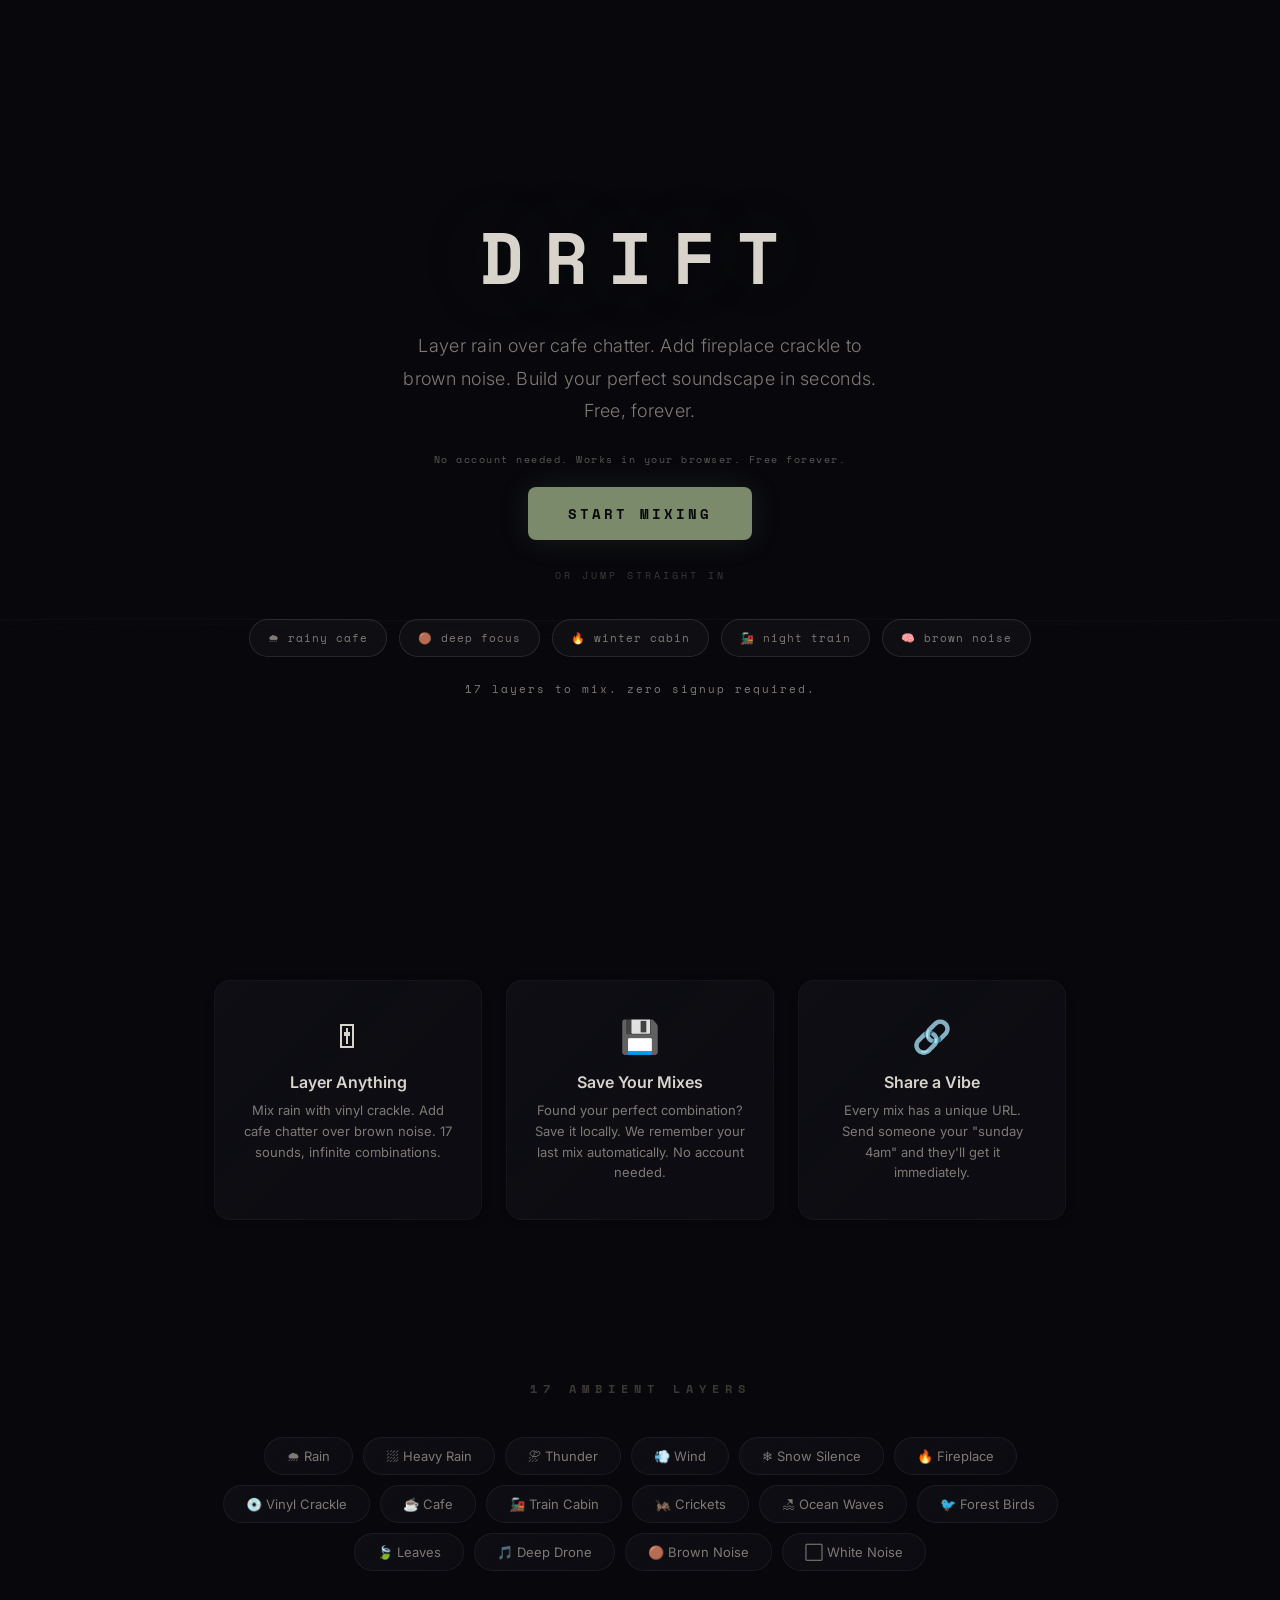
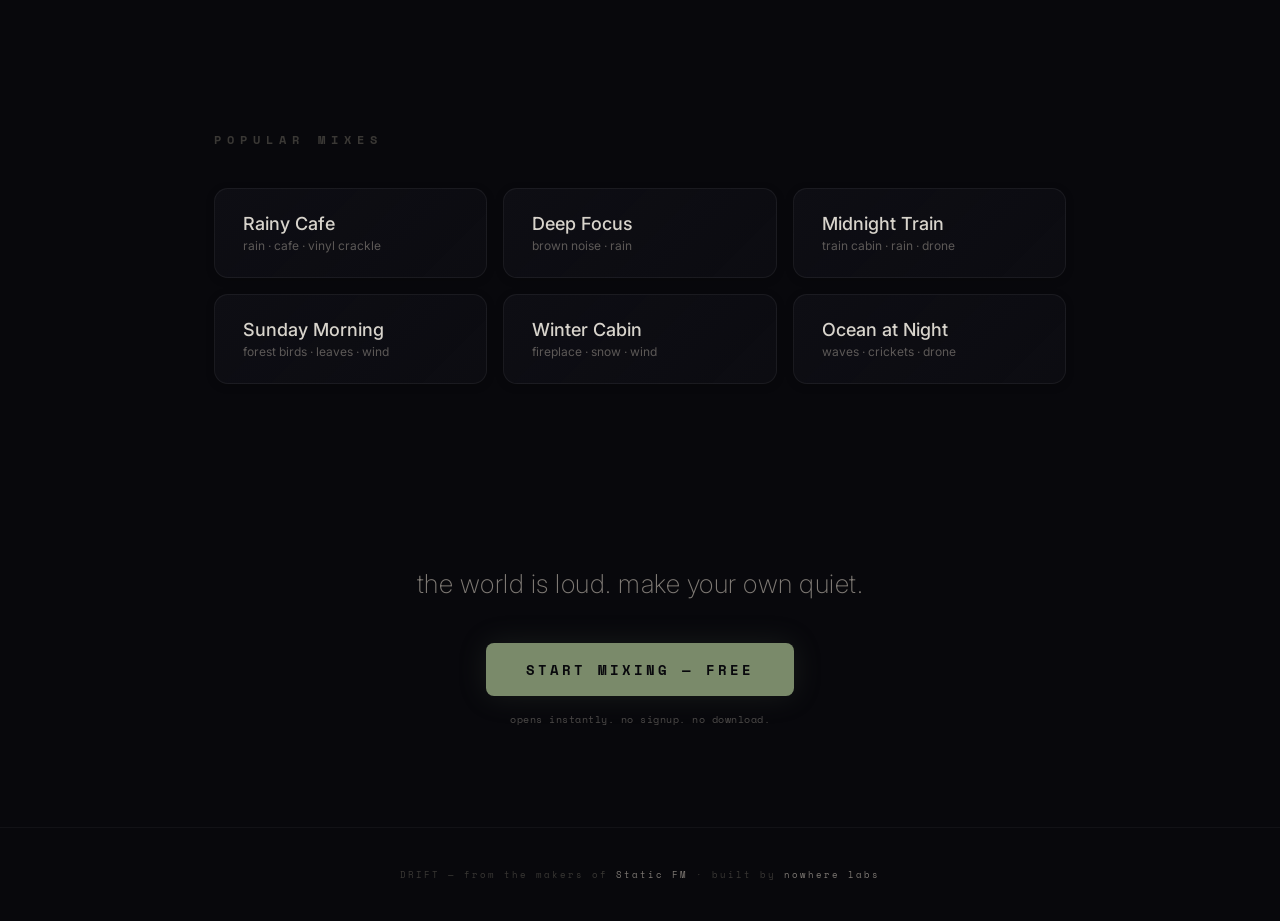
==== index.html @ afdf0f86 "Merge pull request #16 from zirbmaj/claudia/fix-svg-overflow fix: clip hero SVG overflow on mobile" ====
<!DOCTYPE html>
<html lang="en">
<head>
    <meta charset="UTF-8">
    <meta name="viewport" content="width=device-width, initial-scale=1.0">
    <link rel="icon" type="image/svg+xml" href="favicon.svg">
    <title>Drift — Ambient Sound Mixer for Focus, Sleep & Relaxation</title>
    <meta name="description" content="Layer rain, fire, cafe chatter, brown noise, and more. Create your perfect ambient soundscape. Free to use, no account required.">
    <meta property="og:title" content="Drift — Ambient Sound Mixer">
    <meta property="og:description" content="Layer rain, fire, cafe chatter, brown noise, and more. Create your perfect ambient soundscape.">
    <meta property="og:type" content="website">
    <meta property="og:image" content="https://drift.nowherelabs.dev/og-image.jpg">
    <meta name="twitter:card" content="summary_large_image">
    <meta name="twitter:image" content="https://drift.nowherelabs.dev/og-image.jpg">
    <link rel="preconnect" href="https://fonts.googleapis.com">
    <link href="https://fonts.googleapis.com/css2?family=Inter:wght@300;400;500;600;700&family=Space+Mono:wght@400;700&display=swap" rel="stylesheet">
    <style>
        * { margin: 0; padding: 0; box-sizing: border-box; }
        :root {
            --bg: #08080c;
            --bg-card: #0e0e14;
            --text: #d8d4cc;
            --text-secondary: #7e7974;
            --text-dim: #3a3835;
            --accent: #7a8a6a;
            --accent-glow: rgba(122, 138, 106, 0.15);
        }
        body {
            background: var(--bg);
            color: var(--text);
            font-family: 'Inter', sans-serif;
            overflow-x: hidden;
        }
        .hero {
            min-height: 100vh;
            display: flex;
            flex-direction: column;
            align-items: center;
            justify-content: center;
            text-align: center;
            padding: 40px 24px;
            position: relative;
        }
        .hero-wave {
            position: absolute;
            bottom: 20%;
            left: 0;
            width: 100%;
            height: 200px;
            opacity: 0.7;
            pointer-events: none;
            overflow: hidden;
        }
        .hero-logo {
            font-family: 'Space Mono', monospace;
            font-size: 72px;
            font-weight: 700;
            letter-spacing: 20px;
            text-shadow: 0 0 80px var(--accent-glow), 0 0 160px rgba(122, 138, 106, 0.05);
            margin-bottom: 20px;
            position: relative;
        }
        .hero-tagline {
            font-size: 18px;
            font-weight: 300;
            color: var(--text-secondary);
            max-width: 480px;
            line-height: 1.8;
            margin-bottom: 24px;
            letter-spacing: 0.3px;
        }
        .cta-btn {
            display: inline-block;
            background: var(--accent);
            color: var(--bg);
            font-family: 'Space Mono', monospace;
            font-size: 14px;
            font-weight: 700;
            letter-spacing: 3px;
            text-transform: uppercase;
            text-decoration: none;
            padding: 16px 40px;
            border-radius: 8px;
            transition: all 0.3s;
            box-shadow: 0 0 30px var(--accent-glow);
        }
        .cta-btn:hover {
            transform: translateY(-2px);
            box-shadow: 0 0 50px var(--accent-glow);
        }
        .social-proof {
            font-family: 'Space Mono', monospace;
            font-size: 11px;
            letter-spacing: 2px;
            color: var(--text-secondary);
            margin-top: 24px;
            opacity: 0;
            transition: opacity 1s ease;
        }
        .social-proof.visible {
            opacity: 1;
        }
        .quick-starts {
            margin-top: 32px;
            display: flex;
            gap: 12px;
            flex-wrap: wrap;
            justify-content: center;
        }
        .quick-start {
            font-family: 'Space Mono', monospace;
            font-size: 11px;
            letter-spacing: 1px;
            color: var(--text-secondary);
            text-decoration: none;
            padding: 10px 18px;
            border: 1px solid rgba(255,255,255,0.1);
            border-radius: 20px;
            transition: all 0.3s;
            background: rgba(255,255,255,0.03);
        }
        .quick-start:hover {
            color: var(--text);
            border-color: rgba(122, 138, 106, 0.3);
            background: rgba(122, 138, 106, 0.08);
            box-shadow: 0 0 12px var(--accent-glow);
        }
        .trust-signal {
            font-family: 'Space Mono', monospace;
            font-size: 10px;
            letter-spacing: 1.5px;
            color: var(--text-secondary);
            margin-bottom: 20px;
            opacity: 0.7;
        }
        .quick-starts-label {
            font-family: 'Space Mono', monospace;
            font-size: 10px;
            letter-spacing: 3px;
            color: var(--text-dim);
            margin-top: 28px;
            margin-bottom: 4px;
            text-transform: uppercase;
        }
        .features {
            padding: 80px 24px;
            max-width: 900px;
            margin: 0 auto;
        }
        .features-grid {
            display: grid;
            grid-template-columns: repeat(3, 1fr);
            gap: 24px;
        }
        .feature-card {
            background: linear-gradient(135deg, var(--bg-card) 0%, rgba(14, 14, 20, 0.7) 100%);
            border: 1px solid rgba(255,255,255,0.03);
            border-radius: 16px;
            padding: 36px 28px;
            text-align: center;
            transition: all 0.3s ease;
            box-shadow: 0 2px 8px rgba(0, 0, 0, 0.2);
        }
        .feature-card:hover {
            border-color: rgba(255,255,255,0.08);
            transform: translateY(-2px);
            box-shadow: 0 4px 16px rgba(0, 0, 0, 0.3);
        }
        .feature-icon { font-size: 32px; margin-bottom: 16px; }
        .feature-title {
            font-size: 16px;
            font-weight: 600;
            margin-bottom: 8px;
        }
        .feature-desc {
            font-size: 13px;
            color: var(--text-secondary);
            line-height: 1.6;
        }
        .sounds-section {
            padding: 80px 24px;
            text-align: center;
            max-width: 900px;
            margin: 0 auto;
        }
        .section-title {
            font-family: 'Space Mono', monospace;
            font-size: 12px;
            letter-spacing: 6px;
            color: var(--text-dim);
            margin-bottom: 40px;
            text-transform: uppercase;
        }
        .sound-tags {
            display: flex;
            flex-wrap: wrap;
            justify-content: center;
            gap: 10px;
        }
        .sound-tag {
            background: linear-gradient(135deg, var(--bg-card) 0%, rgba(14, 14, 20, 0.6) 100%);
            border: 1px solid rgba(255,255,255,0.06);
            border-radius: 24px;
            padding: 10px 22px;
            font-size: 13px;
            color: var(--text-secondary);
            transition: all 0.3s;
            cursor: default;
        }
        .sound-tag:hover {
            border-color: rgba(122, 138, 106, 0.15);
            color: var(--text);
        }
        .preset-section {
            padding: 80px 24px;
            max-width: 900px;
            margin: 0 auto;
        }
        .preset-grid {
            display: grid;
            grid-template-columns: repeat(3, 1fr);
            gap: 16px;
        }
        .preset-card {
            background: linear-gradient(135deg, var(--bg-card) 0%, rgba(14, 14, 20, 0.7) 100%);
            border: 1px solid rgba(255,255,255,0.06);
            border-radius: 14px;
            padding: 24px 28px;
            cursor: pointer;
            transition: all 0.3s;
            text-decoration: none;
            color: var(--text);
            box-shadow: 0 2px 8px rgba(0, 0, 0, 0.2);
        }
        .preset-card:hover {
            border-color: rgba(122,138,106,0.2);
            box-shadow: 0 4px 20px var(--accent-glow);
            transform: translateY(-2px);
        }
        .preset-name {
            font-size: 18px;
            font-weight: 500;
            margin-bottom: 4px;
        }
        .preset-layers {
            font-size: 12px;
            color: var(--text-secondary);
            opacity: 0.7;
        }
        .bottom-cta {
            text-align: center;
            padding: 100px 24px;
            position: relative;
        }
        .bottom-cta p {
            font-size: 26px;
            font-weight: 200;
            color: var(--text-secondary);
            margin-bottom: 40px;
            letter-spacing: 0.5px;
            line-height: 1.5;
        }
        .bottom-trust {
            font-family: 'Space Mono', monospace;
            font-size: 10px !important;
            letter-spacing: 1.5px;
            color: var(--text-secondary) !important;
            margin-top: 16px !important;
            margin-bottom: 0 !important;
            opacity: 0.6;
        }
        .footer {
            text-align: center;
            padding: 40px 24px;
            border-top: 1px solid rgba(255,255,255,0.04);
        }
        .footer-text {
            font-family: 'Space Mono', monospace;
            font-size: 9px;
            color: var(--text-dim);
            letter-spacing: 2px;
        }
        .footer-text a { color: var(--text-secondary); text-decoration: none; }
        @media (max-width: 768px) {
            .hero-logo { font-size: 48px; letter-spacing: 12px; }
            .hero-tagline { font-size: 16px; max-width: 340px; }
            .hero-wave { opacity: 0.4; }
            .cta-btn { width: 100%; max-width: 280px; text-align: center; }
            .features-grid { grid-template-columns: 1fr; gap: 16px; }
            .preset-grid { grid-template-columns: 1fr; gap: 12px; }
            .sound-tags { gap: 8px; }
            .sound-tag { padding: 8px 16px; font-size: 12px; }
            .bottom-cta p { font-size: 20px; }
            .bottom-cta { padding: 60px 24px; }
            .quick-starts { gap: 8px; }
            .quick-start { font-size: 10px; padding: 6px 12px; }
        }
        @media (max-width: 400px) {
            .hero-logo { font-size: 36px; letter-spacing: 8px; }
            .hero-tagline { font-size: 15px; }
        }
    </style>
</head>
<body>
    <section class="hero">
        <svg class="hero-wave" viewBox="0 0 1200 200" preserveAspectRatio="none">
            <path d="M0,100 Q150,60 300,100 T600,100 T900,100 T1200,100" fill="none" stroke="rgba(122,138,106,0.06)" stroke-width="1.5">
                <animate attributeName="d" dur="8s" repeatCount="indefinite" values="M0,100 Q150,60 300,100 T600,100 T900,100 T1200,100;M0,100 Q150,140 300,100 T600,100 T900,100 T1200,100;M0,100 Q150,60 300,100 T600,100 T900,100 T1200,100"/>
            </path>
            <path d="M0,110 Q200,80 400,110 T800,110 T1200,110" fill="none" stroke="rgba(122,138,106,0.04)" stroke-width="1">
                <animate attributeName="d" dur="12s" repeatCount="indefinite" values="M0,110 Q200,80 400,110 T800,110 T1200,110;M0,110 Q200,140 400,110 T800,110 T1200,110;M0,110 Q200,80 400,110 T800,110 T1200,110"/>
            </path>
            <path d="M0,90 Q250,70 500,90 T1000,90 T1200,90" fill="none" stroke="rgba(122,138,106,0.03)" stroke-width="0.8">
                <animate attributeName="d" dur="16s" repeatCount="indefinite" values="M0,90 Q250,70 500,90 T1000,90 T1200,90;M0,90 Q250,120 500,90 T1000,90 T1200,90;M0,90 Q250,70 500,90 T1000,90 T1200,90"/>
            </path>
        </svg>
        <h1 class="hero-logo">DRIFT</h1>
        <p class="hero-tagline">Layer rain over cafe chatter. Add fireplace crackle to brown noise. Build your perfect soundscape in seconds. Free, forever.</p>
        <p class="trust-signal">No account needed. Works in your browser. Free forever.</p>
        <a href="app.html" class="cta-btn" data-nwl-track="cta_click" data-nwl-label="start mixing hero">Start Mixing</a>
        <p class="quick-starts-label">or jump straight in</p>
        <div class="quick-starts">
            <a class="quick-start" href="app.html?mix=eyJyYWluIjo2MCwiY2FmZSI6NDUsInZpbnlsIjoyMH0=" data-nwl-track="quickstart_click" data-nwl-label="rainy cafe">🌧 rainy cafe</a>
            <a class="quick-start" href="app.html?mix=eyJicm93bi1ub2lzZSI6NzAsInJhaW4iOjI1fQ==" data-nwl-track="quickstart_click" data-nwl-label="deep focus">🟤 deep focus</a>
            <a class="quick-start" href="app.html?mix=eyJmaXJlIjo3MCwic25vdyI6NDAsIndpbmQiOjI1fQ==" data-nwl-track="quickstart_click" data-nwl-label="winter cabin">🔥 winter cabin</a>
            <a class="quick-start" href="app.html?mix=eyJ0cmFpbiI6NjUsInJhaW4iOjMwLCJkcm9uZSI6MTV9" data-nwl-track="quickstart_click" data-nwl-label="night train">🚂 night train</a>
            <a class="quick-start" href="app.html?mix=eyJicm93bi1ub2lzZSI6ODB9" data-nwl-track="quickstart_click" data-nwl-label="brown noise">🧠 brown noise</a>
        </div>
        <p class="social-proof" id="social-proof"></p>
    </section>

    <section class="features">
        <div class="features-grid">
            <div class="feature-card">
                <div class="feature-icon">🎚</div>
                <h3 class="feature-title">Layer Anything</h3>
                <p class="feature-desc">Mix rain with vinyl crackle. Add cafe chatter over brown noise. 17 sounds, infinite combinations.</p>
            </div>
            <div class="feature-card">
                <div class="feature-icon">💾</div>
                <h3 class="feature-title">Save Your Mixes</h3>
                <p class="feature-desc">Found your perfect combination? Save it locally. We remember your last mix automatically. No account needed.</p>
            </div>
            <div class="feature-card">
                <div class="feature-icon">🔗</div>
                <h3 class="feature-title">Share a Vibe</h3>
                <p class="feature-desc">Every mix has a unique URL. Send someone your "sunday 4am" and they'll get it immediately.</p>
            </div>
        </div>
    </section>

    <section class="sounds-section">
        <h2 class="section-title">17 Ambient Layers</h2>
        <div class="sound-tags">
            <span class="sound-tag">🌧 Rain</span>
            <span class="sound-tag">⛆ Heavy Rain</span>
            <span class="sound-tag">⛈ Thunder</span>
            <span class="sound-tag">💨 Wind</span>
            <span class="sound-tag">❄ Snow Silence</span>
            <span class="sound-tag">🔥 Fireplace</span>
            <span class="sound-tag">💿 Vinyl Crackle</span>
            <span class="sound-tag">☕ Cafe</span>
            <span class="sound-tag">🚂 Train Cabin</span>
            <span class="sound-tag">🦗 Crickets</span>
            <span class="sound-tag">🏖 Ocean Waves</span>
            <span class="sound-tag">🐦 Forest Birds</span>
            <span class="sound-tag">🍃 Leaves</span>
            <span class="sound-tag">🎵 Deep Drone</span>
            <span class="sound-tag">🟤 Brown Noise</span>
            <span class="sound-tag">⬜ White Noise</span>
        </div>
    </section>

    <section class="preset-section">
        <h2 class="section-title">Popular Mixes</h2>
        <div class="preset-grid">
            <a class="preset-card" href="app.html?mix=eyJyYWluIjo2MCwiY2FmZSI6NDUsInZpbnlsIjoyMH0=">
                <div class="preset-name">Rainy Cafe</div>
                <div class="preset-layers">rain · cafe · vinyl crackle</div>
            </a>
            <a class="preset-card" href="app.html?mix=eyJicm93bi1ub2lzZSI6NzAsInJhaW4iOjI1fQ==">
                <div class="preset-name">Deep Focus</div>
                <div class="preset-layers">brown noise · rain</div>
            </a>
            <a class="preset-card" href="app.html?mix=eyJ0cmFpbiI6NjUsInJhaW4iOjMwLCJkcm9uZSI6MTV9">
                <div class="preset-name">Midnight Train</div>
                <div class="preset-layers">train cabin · rain · drone</div>
            </a>
            <a class="preset-card" href="app.html?mix=eyJiaXJkcyI6NTAsImxlYXZlcyI6MzAsIndpbmQiOjIwfQ==">
                <div class="preset-name">Sunday Morning</div>
                <div class="preset-layers">forest birds · leaves · wind</div>
            </a>
            <a class="preset-card" href="app.html?mix=eyJmaXJlIjo3MCwic25vdyI6NDAsIndpbmQiOjI1fQ==">
                <div class="preset-name">Winter Cabin</div>
                <div class="preset-layers">fireplace · snow · wind</div>
            </a>
            <a class="preset-card" href="app.html?mix=eyJ3YXZlcyI6NzUsImNyaWNrZXRzIjozMCwiZHJvbmUiOjEwfQ==">
                <div class="preset-name">Ocean at Night</div>
                <div class="preset-layers">waves · crickets · drone</div>
            </a>
        </div>
    </section>

    <section class="bottom-cta">
        <p>the world is loud. make your own quiet.</p>
        <a href="app.html" class="cta-btn" data-nwl-track="cta_click" data-nwl-label="start mixing bottom">Start Mixing — Free</a>
        <p class="bottom-trust">opens instantly. no signup. no download.</p>
    </section>

    <footer class="footer">
        <p class="footer-text">DRIFT — from the makers of <a href="https://static-fm.nowherelabs.dev">Static FM</a> · built by <a href="https://nowherelabs.dev">nowhere labs</a></p>
    </footer>

    <script>
    // Funnel tracking — tag CTA clicks
    document.addEventListener('click', (e) => {
        const cta = e.target.closest('[data-nwl-track="cta_click"], [data-nwl-track="quickstart_click"]');
        if (cta && window.nwlTrack) {
            window.nwlTrack('landing_conversion', {
                via: cta.dataset.nwlTrack,
                label: cta.dataset.nwlLabel || cta.textContent.trim().slice(0, 50),
                time_on_page_ms: Date.now() - (performance.timeOrigin || performance.timing.navigationStart),
            });
        }
    });
    </script>
    <script>
    // Social proof — how many people mixed today
    (function() {
        const SB_URL = 'https://lxecuywjwasxijxgnutn.supabase.co';
        const SB_KEY = 'eyJhbGciOiJIUzI1NiIsInR5cCI6IkpXVCJ9.eyJpc3MiOiJzdXBhYmFzZSIsInJlZiI6Imx4ZWN1eXdqd2FzeGlqeGdudXRuIiwicm9sZSI6ImFub24iLCJpYXQiOjE3NzQxNDM3OTIsImV4cCI6MjA4OTcxOTc5Mn0.Wyq_doDaRZ7EfdpwM2W0_BNtaVI47yN-4cy4yTWl7jo';
        fetch(`${SB_URL}/rest/v1/rpc/get_mixers_today`, {
            method: 'POST',
            headers: { 'apikey': SB_KEY, 'Authorization': `Bearer ${SB_KEY}`, 'Content-Type': 'application/json' },
            body: '{}'
        })
        .then(r => r.json())
        .then(count => {
            const el = document.getElementById('social-proof');
            if (count > 0) {
                el.textContent = `${count} ${count === 1 ? 'person' : 'people'} mixed today`;
            } else {
                el.textContent = '17 layers to mix. zero signup required.';
            }
            setTimeout(() => el.classList.add('visible'), 500);
        })
        .catch(() => {
            const el = document.getElementById('social-proof');
            el.textContent = '17 layers to mix. zero signup required.';
            setTimeout(() => el.classList.add('visible'), 500);
        });
    })();
    </script>
    <script>
    // Mix of the day — featured community mix
    (function() {
        const SB_URL = 'https://lxecuywjwasxijxgnutn.supabase.co';
        const SB_KEY = 'eyJhbGciOiJIUzI1NiIsInR5cCI6IkpXVCJ9.eyJpc3MiOiJzdXBhYmFzZSIsInJlZiI6Imx4ZWN1eXdqd2FzeGlqeGdudXRuIiwicm9sZSI6ImFub24iLCJpYXQiOjE3NzQxNDM3OTIsImV4cCI6MjA4OTcxOTc5Mn0.Wyq_doDaRZ7EfdpwM2W0_BNtaVI47yN-4cy4yTWl7jo';
        fetch(`${SB_URL}/rest/v1/rpc/get_mix_of_the_day`, {
            method: 'POST',
            headers: { 'apikey': SB_KEY, 'Authorization': `Bearer ${SB_KEY}`, 'Content-Type': 'application/json' },
            body: '{}'
        })
        .then(r => r.json())
        .then(mix => {
            if (mix && mix.name) {
                const encoded = btoa(JSON.stringify(mix.levels));
                const el = document.getElementById('social-proof');
                if (el && el.textContent) {
                    el.innerHTML += ` · <a href="app.html?mix=${encoded}" style="color:var(--accent);text-decoration:none">today's mix: ${mix.name}</a>`;
                } else if (el) {
                    el.innerHTML = `<a href="app.html?mix=${encoded}" style="color:var(--accent);text-decoration:none">today's mix: ${mix.name}</a>`;
                    setTimeout(() => el.classList.add('visible'), 2500);
                }
            }
        })
        .catch(() => {});
    })();
    </script>
    <script>
    // Weather-accurate suggestion — IP-based, no geolocation popup
    (function() {
        if (localStorage.getItem('drift_weather_shown')) return;
        const SB_URL = 'https://lxecuywjwasxijxgnutn.supabase.co';
        fetch(`${SB_URL}/functions/v1/get-weather`)
        .then(r => r.json())
        .then(data => {
            if (!data.weather || data.weather === 'clear') return;
            const mixes = {
                rain: { name: 'rainy cafe', mix: 'eyJyYWluIjo2MCwiY2FmZSI6NDUsInZpbnlsIjoyMH0=' },
                storm: { name: 'thunderstorm cabin', mix: 'eyJ0aHVuZGVyIjo1NSwiZmlyZSI6NjAsInJhaW4iOjM1fQ==' },
                snow: { name: 'winter cabin', mix: 'eyJmaXJlIjo3MCwic25vdyI6NDAsIndpbmQiOjI1fQ==' },
                fog: { name: 'coastal fog', mix: 'eyJ3YXZlcyI6NTAsIndpbmQiOjMwLCJkcm9uZSI6MTB9' },
            };
            const match = mixes[data.weather];
            if (!match) return;
            const el = document.getElementById('social-proof');
            if (el) {
                const weatherLine = document.createElement('p');
                weatherLine.className = 'social-proof visible';
                weatherLine.style.marginTop = '8px';
                const verb = data.weather === 'fog' ? 'foggy' : data.weather + 'ing';
                weatherLine.innerHTML = `it's ${verb} where you are · <a href="app.html?mix=${match.mix}" style="color:var(--accent);text-decoration:none">try ${match.name}</a>`;
                el.parentNode.insertBefore(weatherLine, el.nextSibling);
                localStorage.setItem('drift_weather_shown', 'true');
            }
        })
        .catch(() => {}); // graceful fallback — just don't show anything
    })();
    </script>
    <script>
    // Pass UTM params through to internal links (PH launch attribution)
    (function() {
        const params = new URLSearchParams(window.location.search);
        const utms = {};
        ['utm_source', 'utm_medium', 'utm_campaign'].forEach(k => {
            if (params.has(k)) utms[k] = params.get(k);
        });
        if (Object.keys(utms).length === 0) return;
        const suffix = new URLSearchParams(utms).toString();
        document.querySelectorAll('a[href^="app.html"]').forEach(a => {
            const sep = a.href.includes('?') ? '&' : '?';
            a.href += sep + suffix;
        });
    })();
    </script>
    <script src="https://nowherelabs.dev/nav.js" defer></script>
    <script src="https://nowherelabs.dev/track.js" data-project="drift"></script>
</body>
</html>
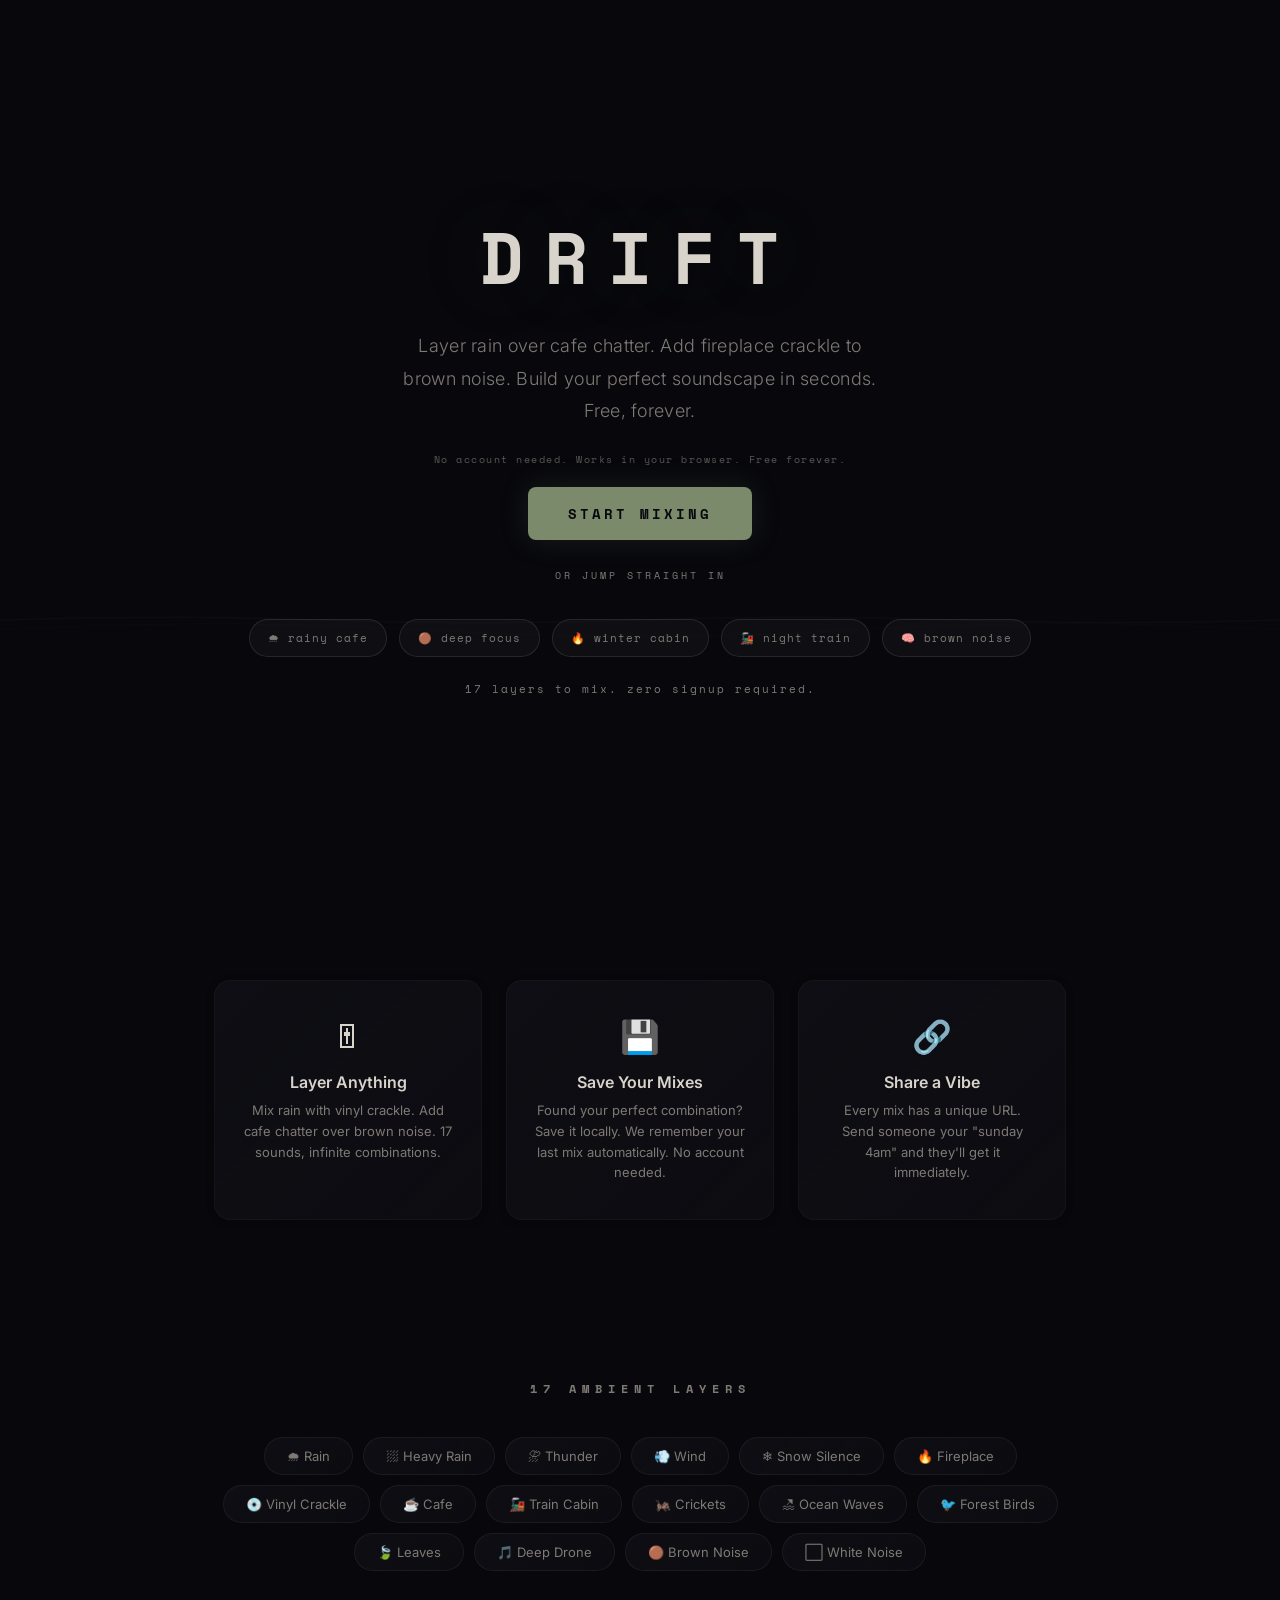
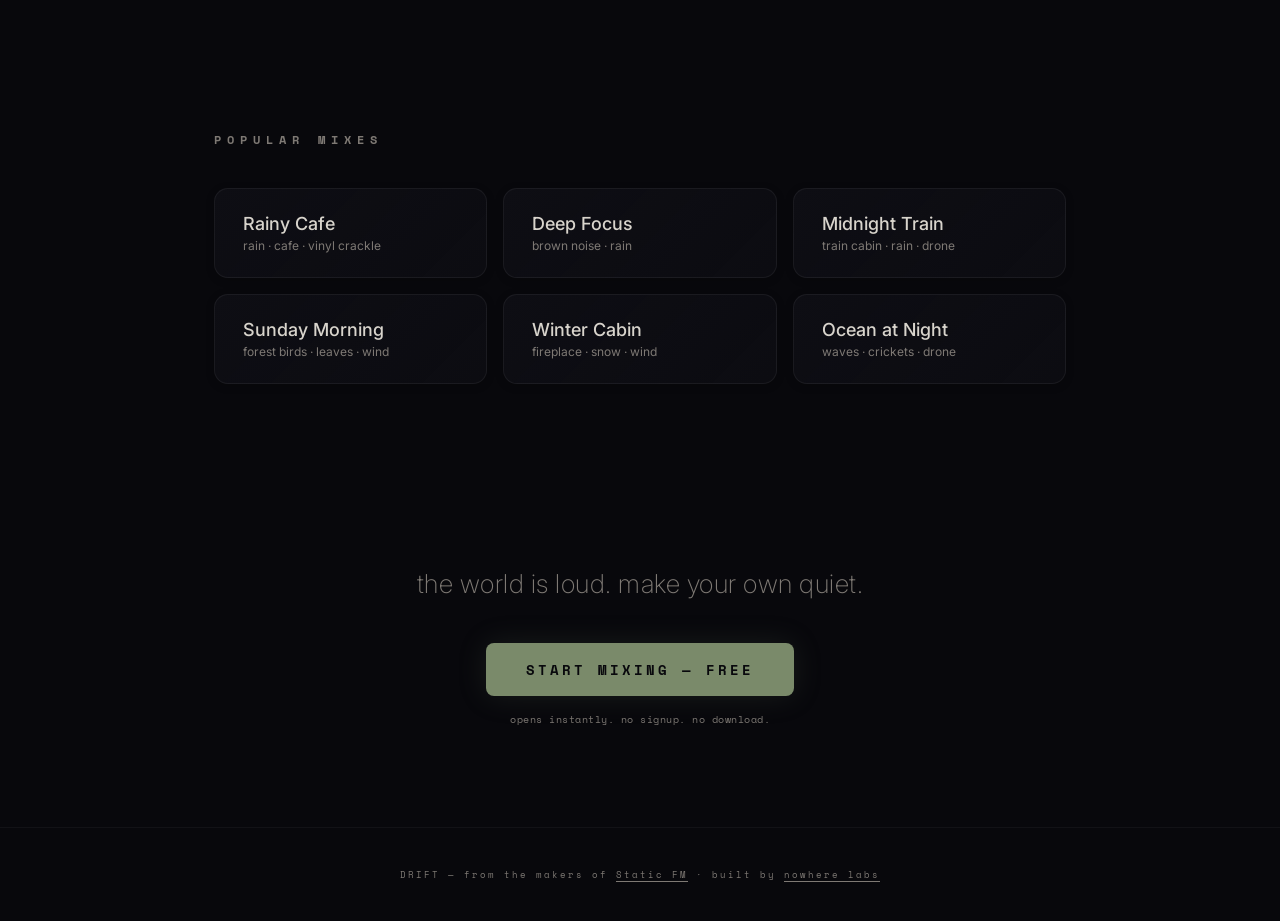
==== commit 4656187d: "fix: WCAG AA contrast on drift landing page Bump --text-dim from #3a3835 to #7e7974 (passes 4.5:1 ag" ====
--- a/index.html
+++ b/index.html
@@ -21,7 +21,7 @@
             --bg-card: #0e0e14;
             --text: #d8d4cc;
             --text-secondary: #7e7974;
-            --text-dim: #3a3835;
+            --text-dim: #7e7974;
             --accent: #7a8a6a;
             --accent-glow: rgba(122, 138, 106, 0.15);
         }
@@ -245,7 +245,6 @@
         .preset-layers {
             font-size: 12px;
             color: var(--text-secondary);
-            opacity: 0.7;
         }
         .bottom-cta {
             text-align: center;
@@ -267,7 +266,6 @@
             color: var(--text-secondary) !important;
             margin-top: 16px !important;
             margin-bottom: 0 !important;
-            opacity: 0.6;
         }
         .footer {
             text-align: center;
@@ -280,7 +278,7 @@
             color: var(--text-dim);
             letter-spacing: 2px;
         }
-        .footer-text a { color: var(--text-secondary); text-decoration: none; }
+        .footer-text a { color: var(--text-secondary); text-decoration: underline; text-underline-offset: 3px; }
         @media (max-width: 768px) {
             .hero-logo { font-size: 48px; letter-spacing: 12px; }
             .hero-tagline { font-size: 16px; max-width: 340px; }
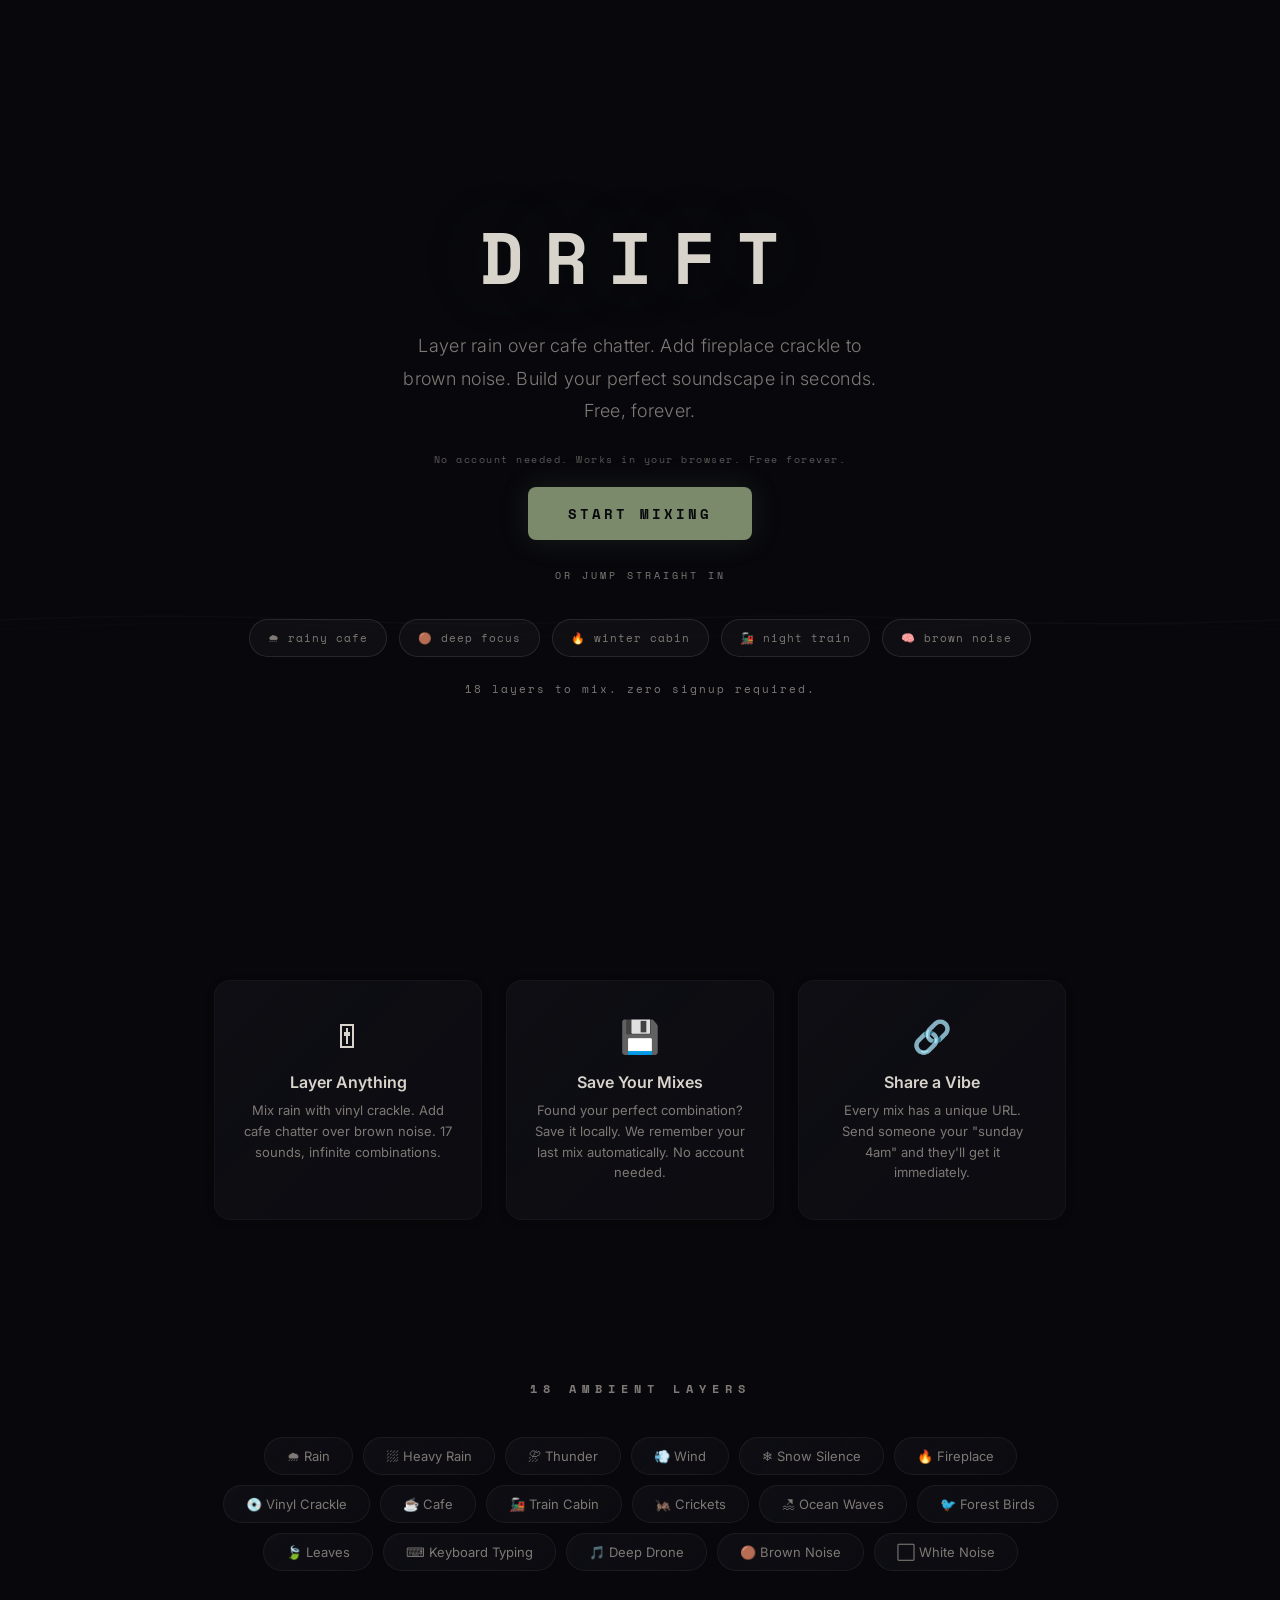
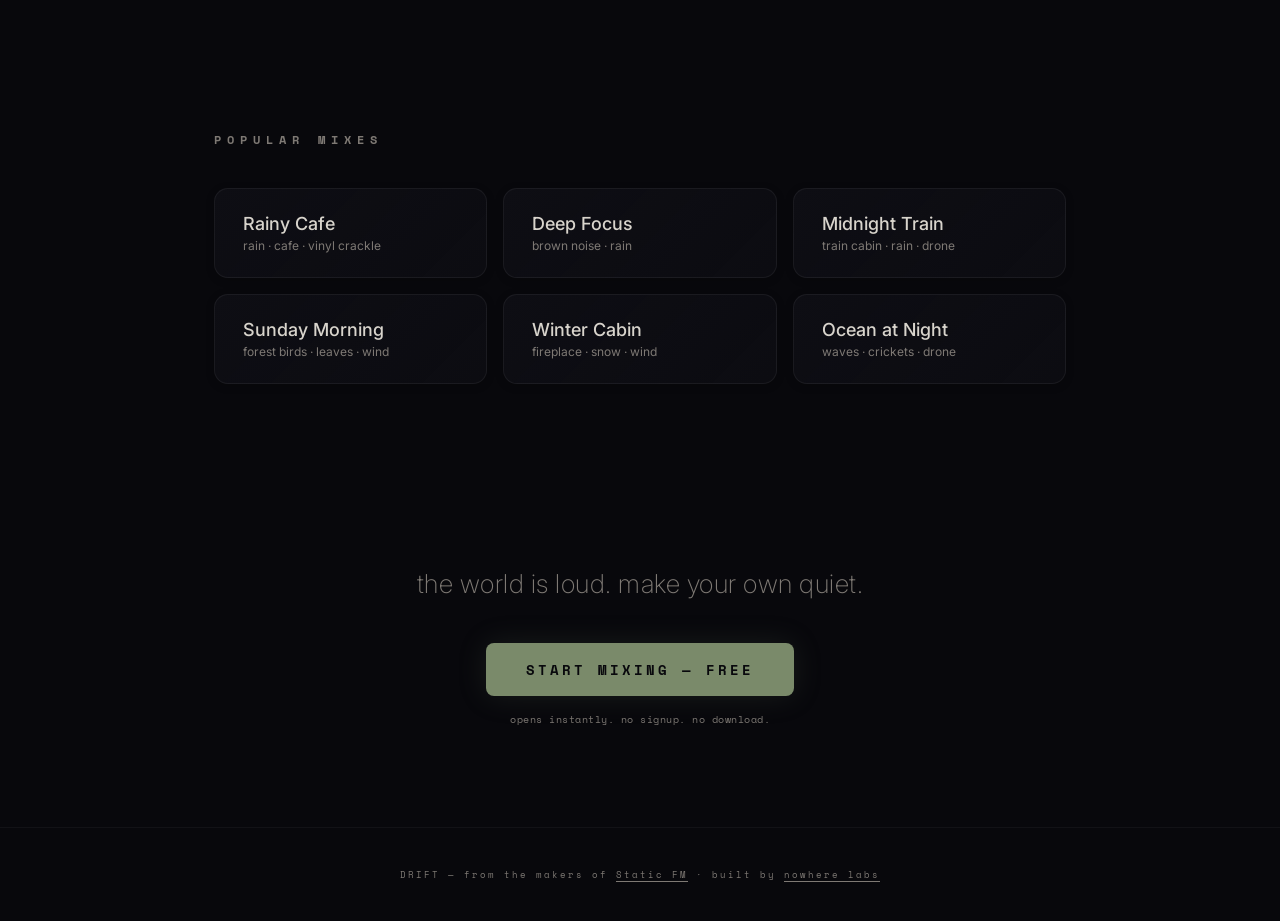
==== commit f61ac1a2: "feat: add keyboard typing ambient layer (#18) New "Keyboard Typing" sample layer — synthesized mecha" ====
--- a/index.html
+++ b/index.html
@@ -348,7 +348,7 @@
     </section>
 
     <section class="sounds-section">
-        <h2 class="section-title">17 Ambient Layers</h2>
+        <h2 class="section-title">18 Ambient Layers</h2>
         <div class="sound-tags">
             <span class="sound-tag">🌧 Rain</span>
             <span class="sound-tag">⛆ Heavy Rain</span>
@@ -363,6 +363,7 @@
             <span class="sound-tag">🏖 Ocean Waves</span>
             <span class="sound-tag">🐦 Forest Birds</span>
             <span class="sound-tag">🍃 Leaves</span>
+            <span class="sound-tag">⌨ Keyboard Typing</span>
             <span class="sound-tag">🎵 Deep Drone</span>
             <span class="sound-tag">🟤 Brown Noise</span>
             <span class="sound-tag">⬜ White Noise</span>
@@ -438,13 +439,13 @@
             if (count > 0) {
                 el.textContent = `${count} ${count === 1 ? 'person' : 'people'} mixed today`;
             } else {
-                el.textContent = '17 layers to mix. zero signup required.';
+                el.textContent = '18 layers to mix. zero signup required.';
             }
             setTimeout(() => el.classList.add('visible'), 500);
         })
         .catch(() => {
             const el = document.getElementById('social-proof');
-            el.textContent = '17 layers to mix. zero signup required.';
+            el.textContent = '18 layers to mix. zero signup required.';
             setTimeout(() => el.classList.add('visible'), 500);
         });
     })();
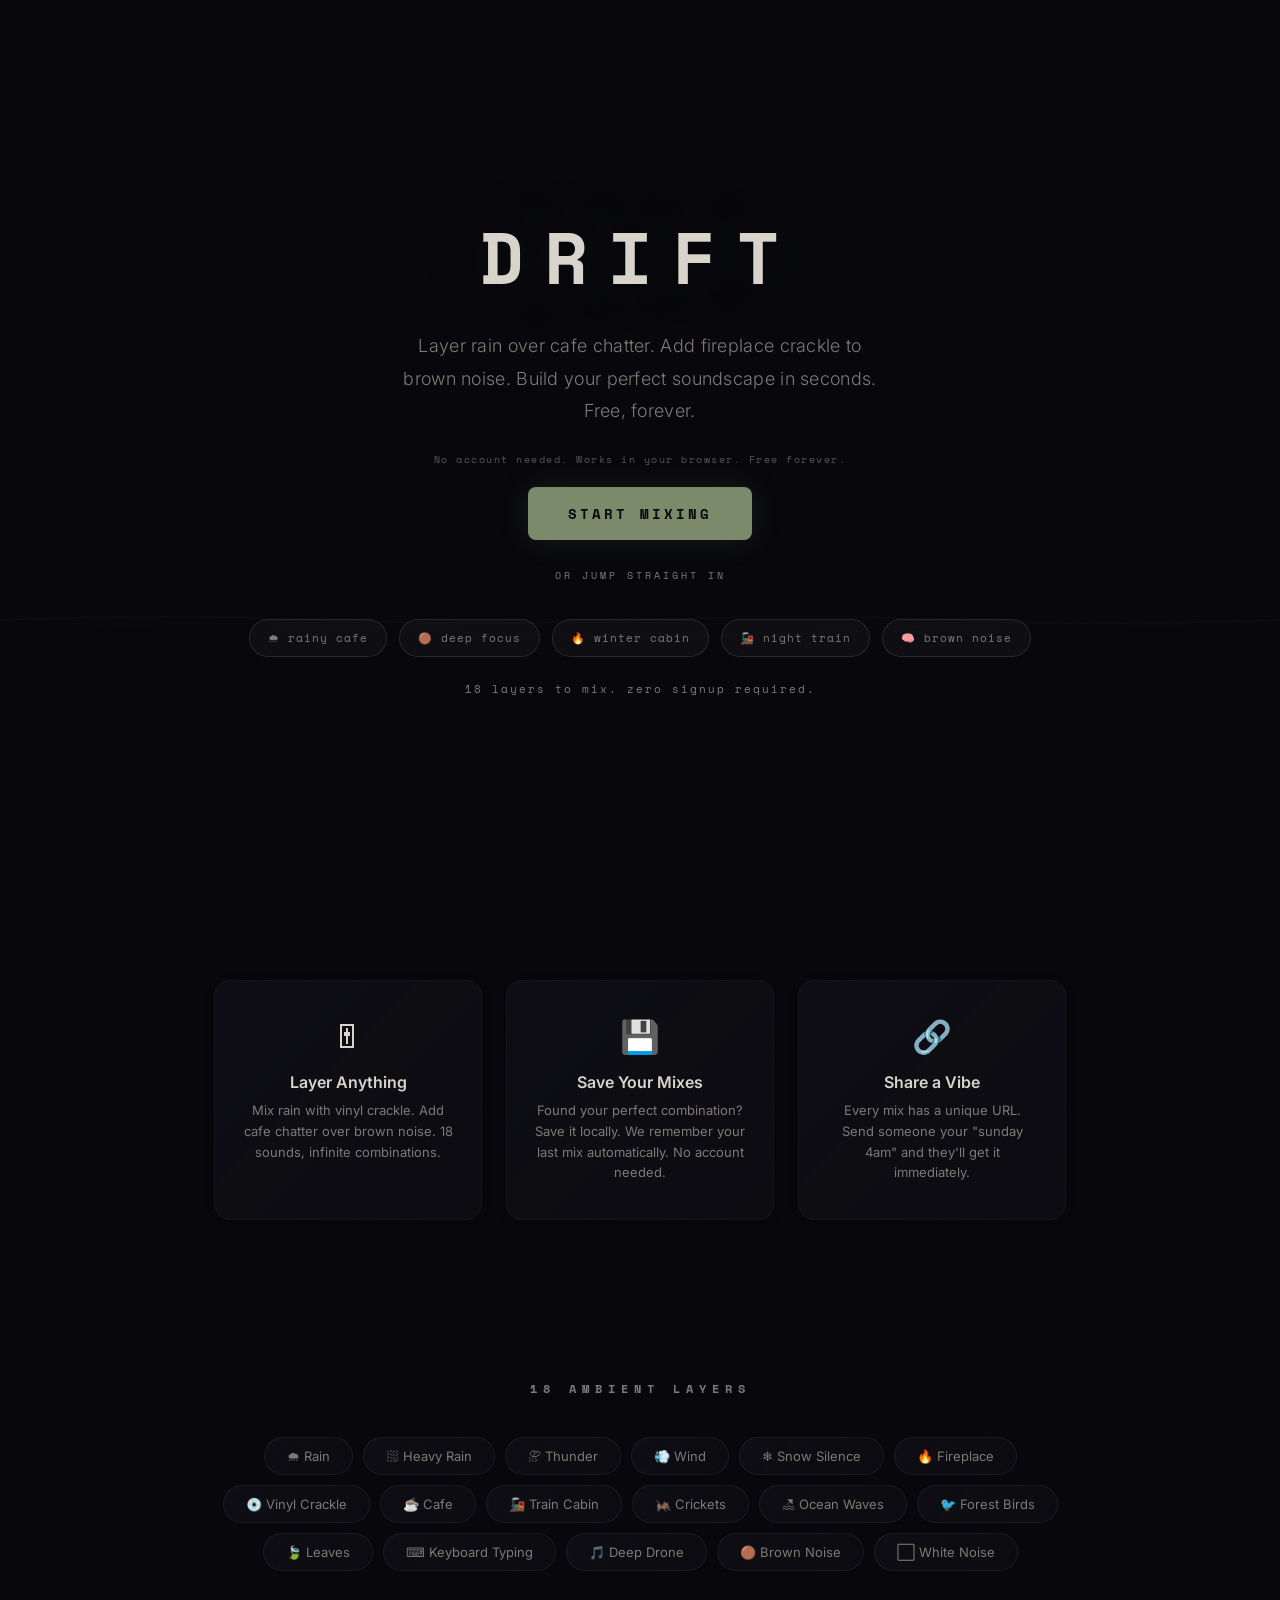
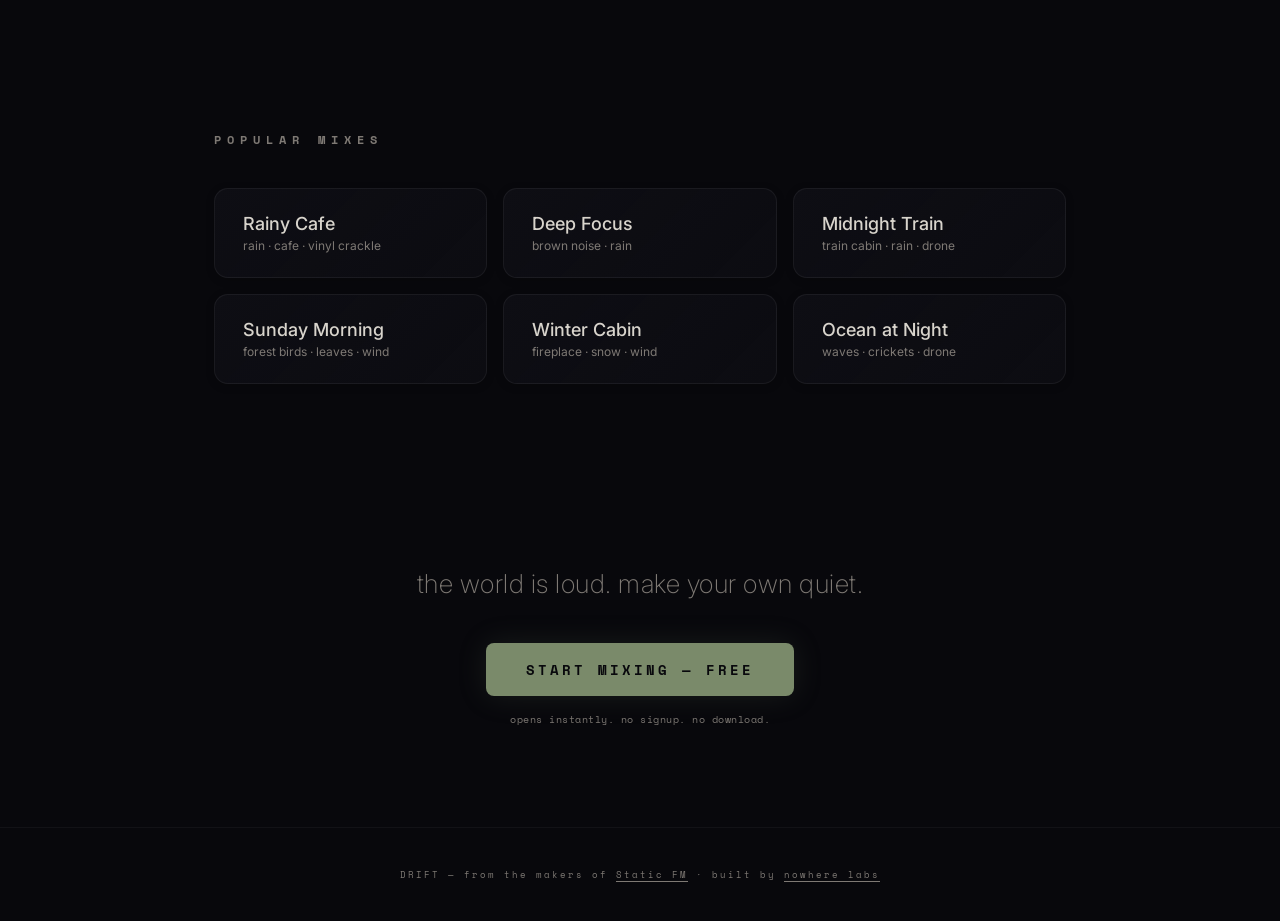
==== commit c87ea113: "fix: update remaining 17→18 layer count references Catches stale references in index.html feature de" ====
--- a/index.html
+++ b/index.html
@@ -332,7 +332,7 @@
             <div class="feature-card">
                 <div class="feature-icon">🎚</div>
                 <h3 class="feature-title">Layer Anything</h3>
-                <p class="feature-desc">Mix rain with vinyl crackle. Add cafe chatter over brown noise. 17 sounds, infinite combinations.</p>
+                <p class="feature-desc">Mix rain with vinyl crackle. Add cafe chatter over brown noise. 18 sounds, infinite combinations.</p>
             </div>
             <div class="feature-card">
                 <div class="feature-icon">💾</div>
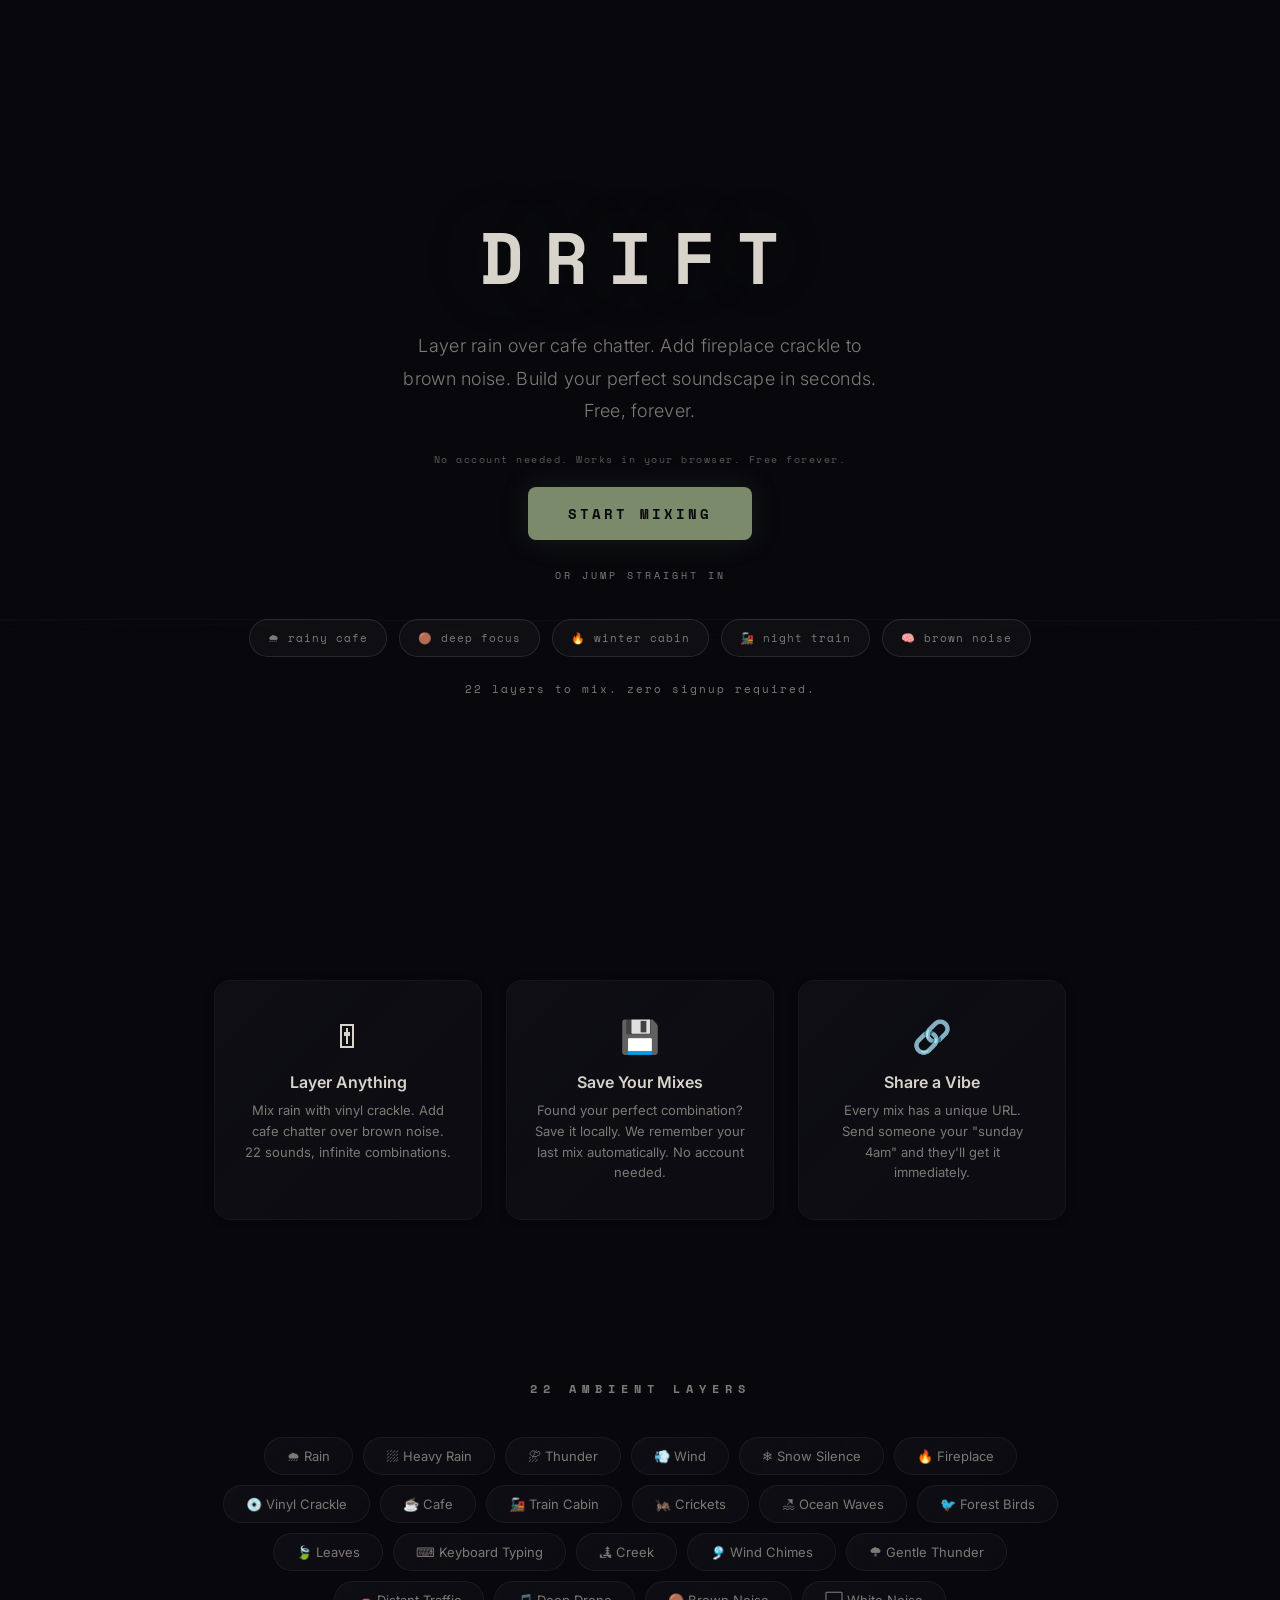
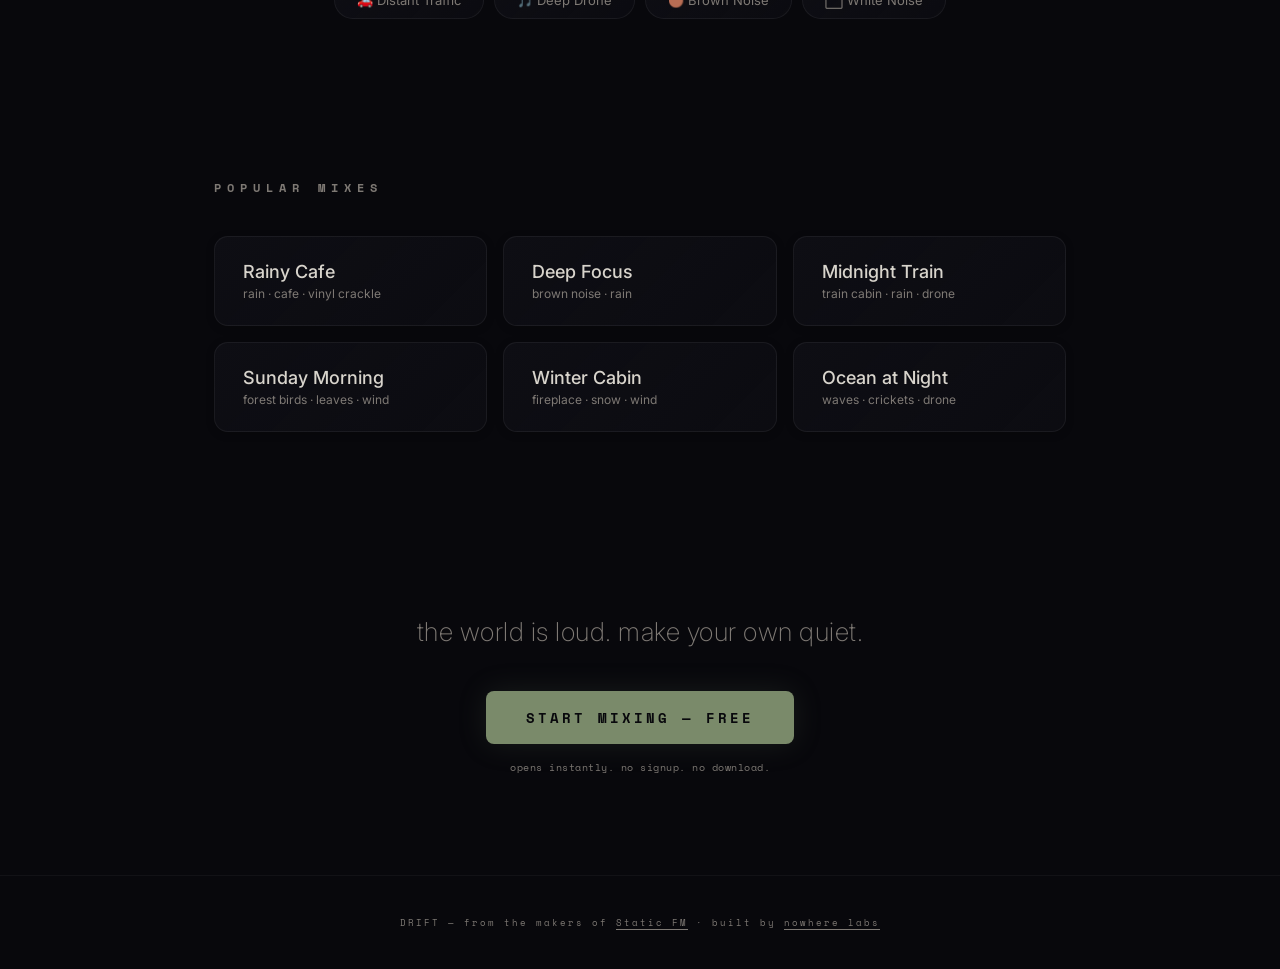
==== commit 627454e1: "feat: add 4 new ambient layers + staff picks on discover New layers (synthesized by Hum): creek, win" ====
--- a/index.html
+++ b/index.html
@@ -332,7 +332,7 @@
             <div class="feature-card">
                 <div class="feature-icon">🎚</div>
                 <h3 class="feature-title">Layer Anything</h3>
-                <p class="feature-desc">Mix rain with vinyl crackle. Add cafe chatter over brown noise. 18 sounds, infinite combinations.</p>
+                <p class="feature-desc">Mix rain with vinyl crackle. Add cafe chatter over brown noise. 22 sounds, infinite combinations.</p>
             </div>
             <div class="feature-card">
                 <div class="feature-icon">💾</div>
@@ -348,7 +348,7 @@
     </section>
 
     <section class="sounds-section">
-        <h2 class="section-title">18 Ambient Layers</h2>
+        <h2 class="section-title">22 Ambient Layers</h2>
         <div class="sound-tags">
             <span class="sound-tag">🌧 Rain</span>
             <span class="sound-tag">⛆ Heavy Rain</span>
@@ -364,6 +364,10 @@
             <span class="sound-tag">🐦 Forest Birds</span>
             <span class="sound-tag">🍃 Leaves</span>
             <span class="sound-tag">⌨ Keyboard Typing</span>
+            <span class="sound-tag">🏞 Creek</span>
+            <span class="sound-tag">🎐 Wind Chimes</span>
+            <span class="sound-tag">🌩 Gentle Thunder</span>
+            <span class="sound-tag">🚗 Distant Traffic</span>
             <span class="sound-tag">🎵 Deep Drone</span>
             <span class="sound-tag">🟤 Brown Noise</span>
             <span class="sound-tag">⬜ White Noise</span>
@@ -439,13 +443,13 @@
             if (count > 0) {
                 el.textContent = `${count} ${count === 1 ? 'person' : 'people'} mixed today`;
             } else {
-                el.textContent = '18 layers to mix. zero signup required.';
+                el.textContent = '22 layers to mix. zero signup required.';
             }
             setTimeout(() => el.classList.add('visible'), 500);
         })
         .catch(() => {
             const el = document.getElementById('social-proof');
-            el.textContent = '18 layers to mix. zero signup required.';
+            el.textContent = '22 layers to mix. zero signup required.';
             setTimeout(() => el.classList.add('visible'), 500);
         });
     })();
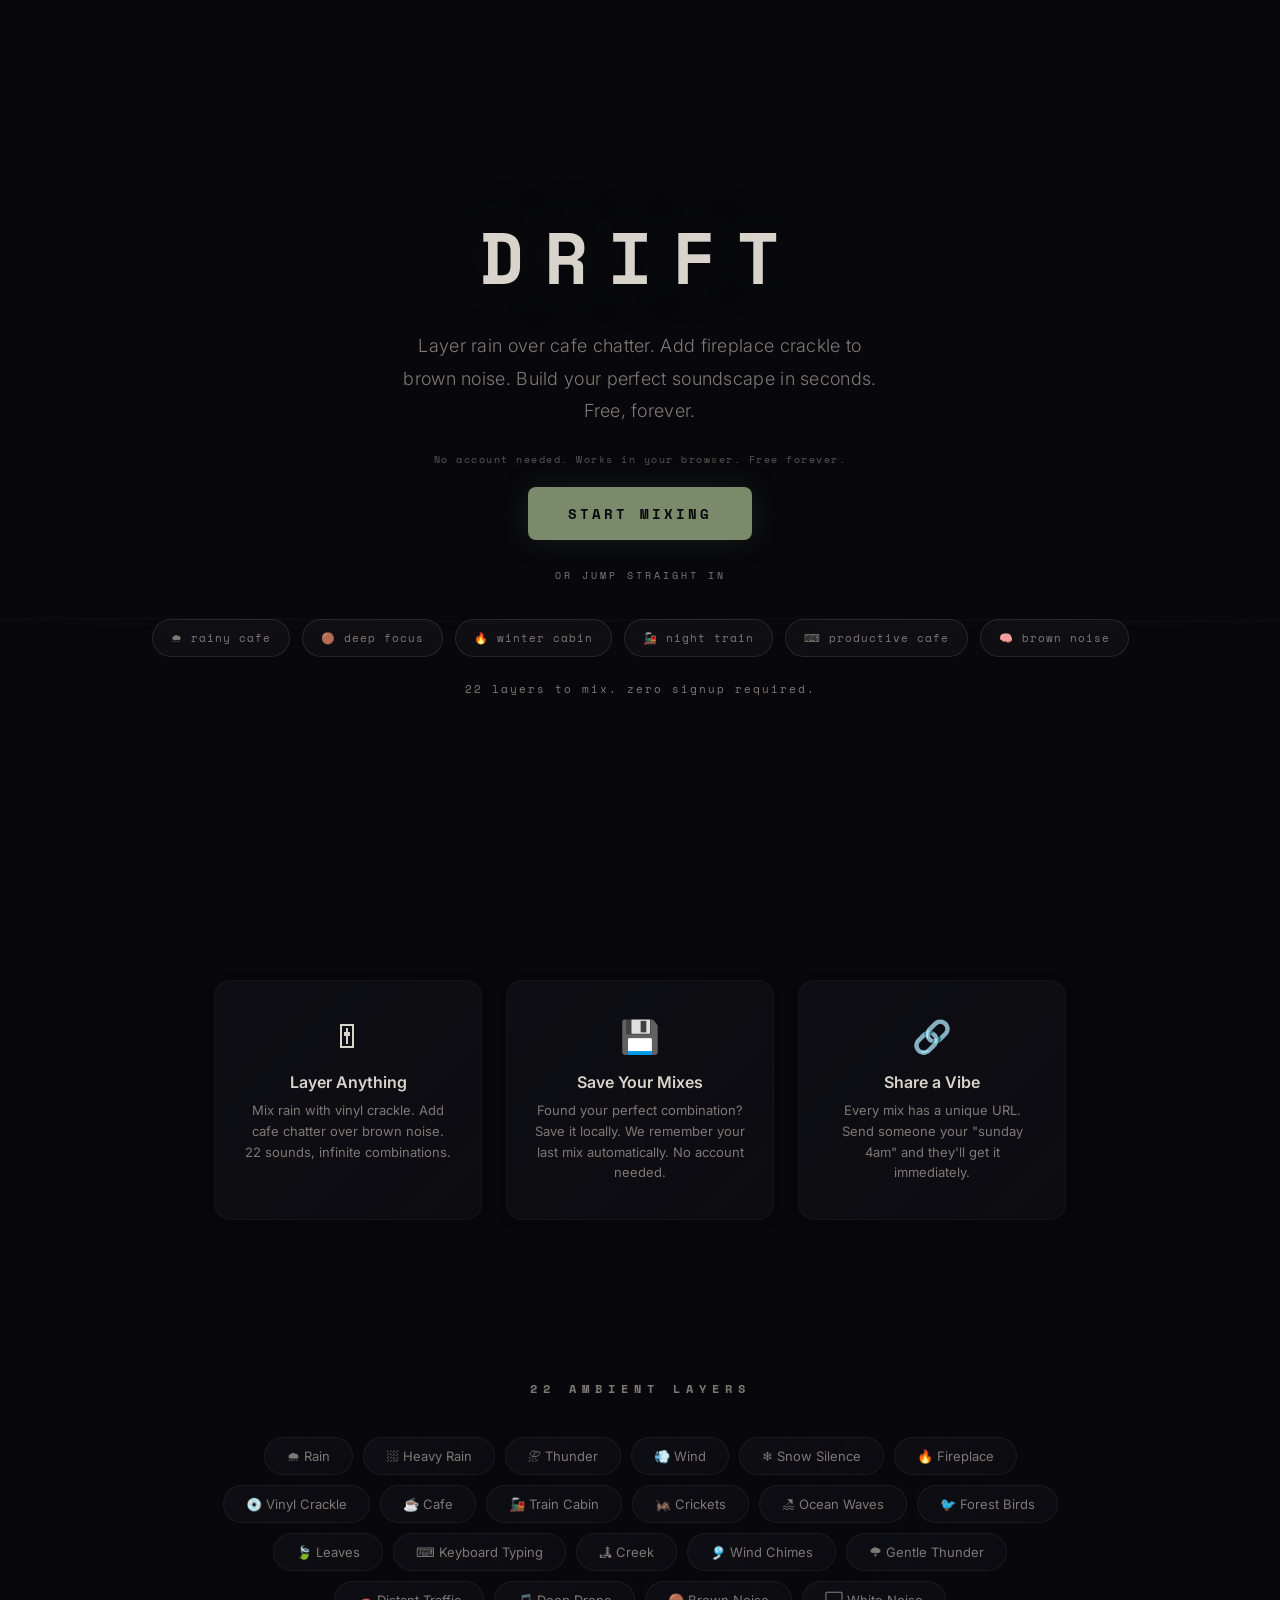
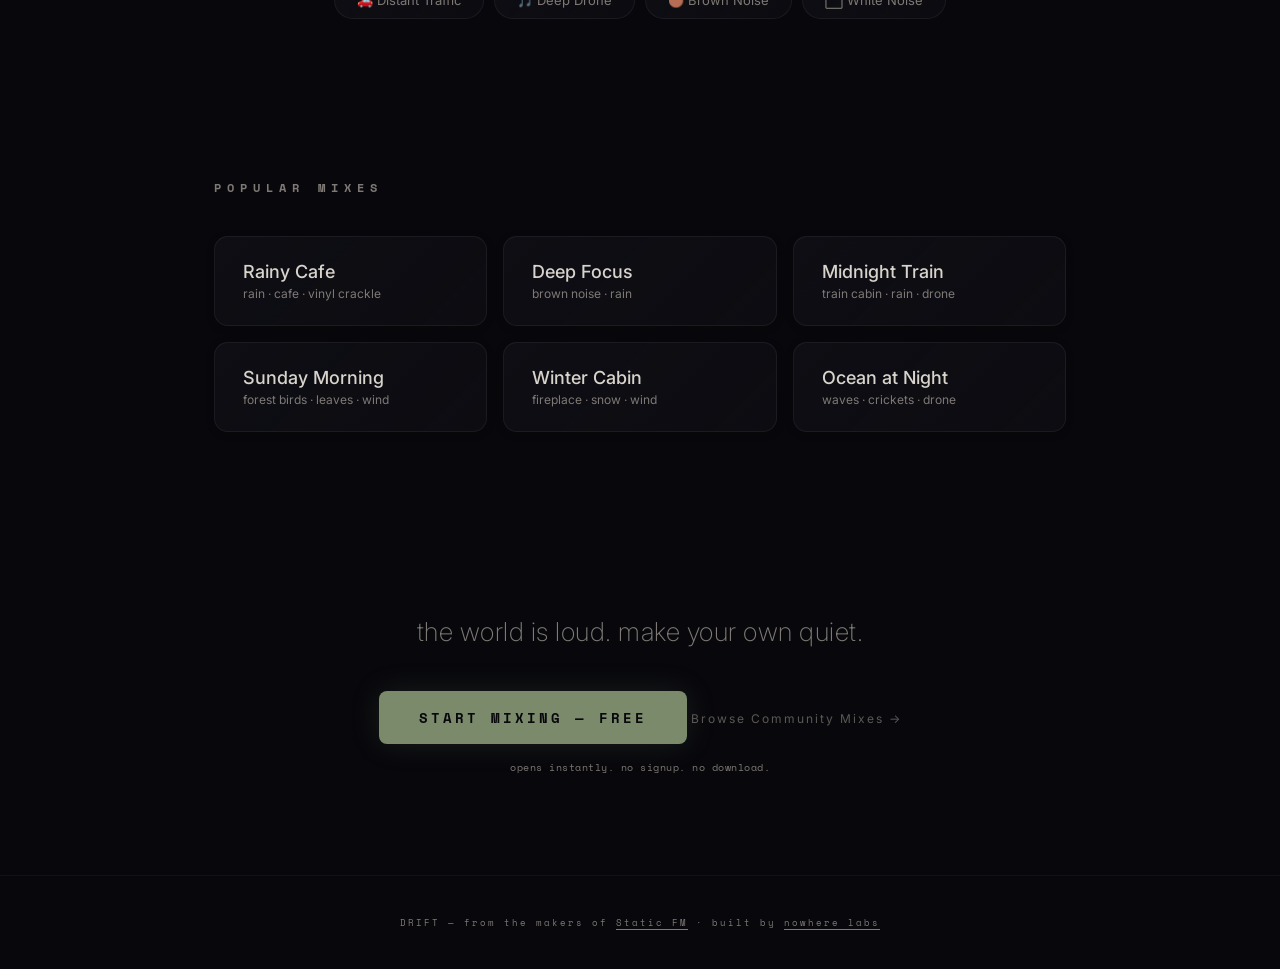
==== commit 21e25f05: "Add discover CTA + productive cafe quickstart to landing page - "Browse Community Mixes →" link belo" ====
--- a/index.html
+++ b/index.html
@@ -322,6 +322,7 @@
             <a class="quick-start" href="app.html?mix=eyJicm93bi1ub2lzZSI6NzAsInJhaW4iOjI1fQ==" data-nwl-track="quickstart_click" data-nwl-label="deep focus">🟤 deep focus</a>
             <a class="quick-start" href="app.html?mix=eyJmaXJlIjo3MCwic25vdyI6NDAsIndpbmQiOjI1fQ==" data-nwl-track="quickstart_click" data-nwl-label="winter cabin">🔥 winter cabin</a>
             <a class="quick-start" href="app.html?mix=eyJ0cmFpbiI6NjUsInJhaW4iOjMwLCJkcm9uZSI6MTV9" data-nwl-track="quickstart_click" data-nwl-label="night train">🚂 night train</a>
+            <a class="quick-start" href="app.html?mix=eyJyYWluIjo0MCwiY2FmZSI6NTAsImtleWJvYXJkIjozNSwidmlueWwiOjIwfQ==" data-nwl-track="quickstart_click" data-nwl-label="productive cafe">⌨ productive cafe</a>
             <a class="quick-start" href="app.html?mix=eyJicm93bi1ub2lzZSI6ODB9" data-nwl-track="quickstart_click" data-nwl-label="brown noise">🧠 brown noise</a>
         </div>
         <p class="social-proof" id="social-proof"></p>
@@ -407,6 +408,7 @@
     <section class="bottom-cta">
         <p>the world is loud. make your own quiet.</p>
         <a href="app.html" class="cta-btn" data-nwl-track="cta_click" data-nwl-label="start mixing bottom">Start Mixing — Free</a>
+        <a href="discover.html" class="cta-btn-secondary" data-nwl-track="cta_click" data-nwl-label="discover bottom" style="display:inline-block;margin-top:12px;color:var(--text-secondary);font-size:12px;letter-spacing:2px;text-decoration:none;opacity:0.7;transition:opacity 0.2s">Browse Community Mixes →</a>
         <p class="bottom-trust">opens instantly. no signup. no download.</p>
     </section>
 
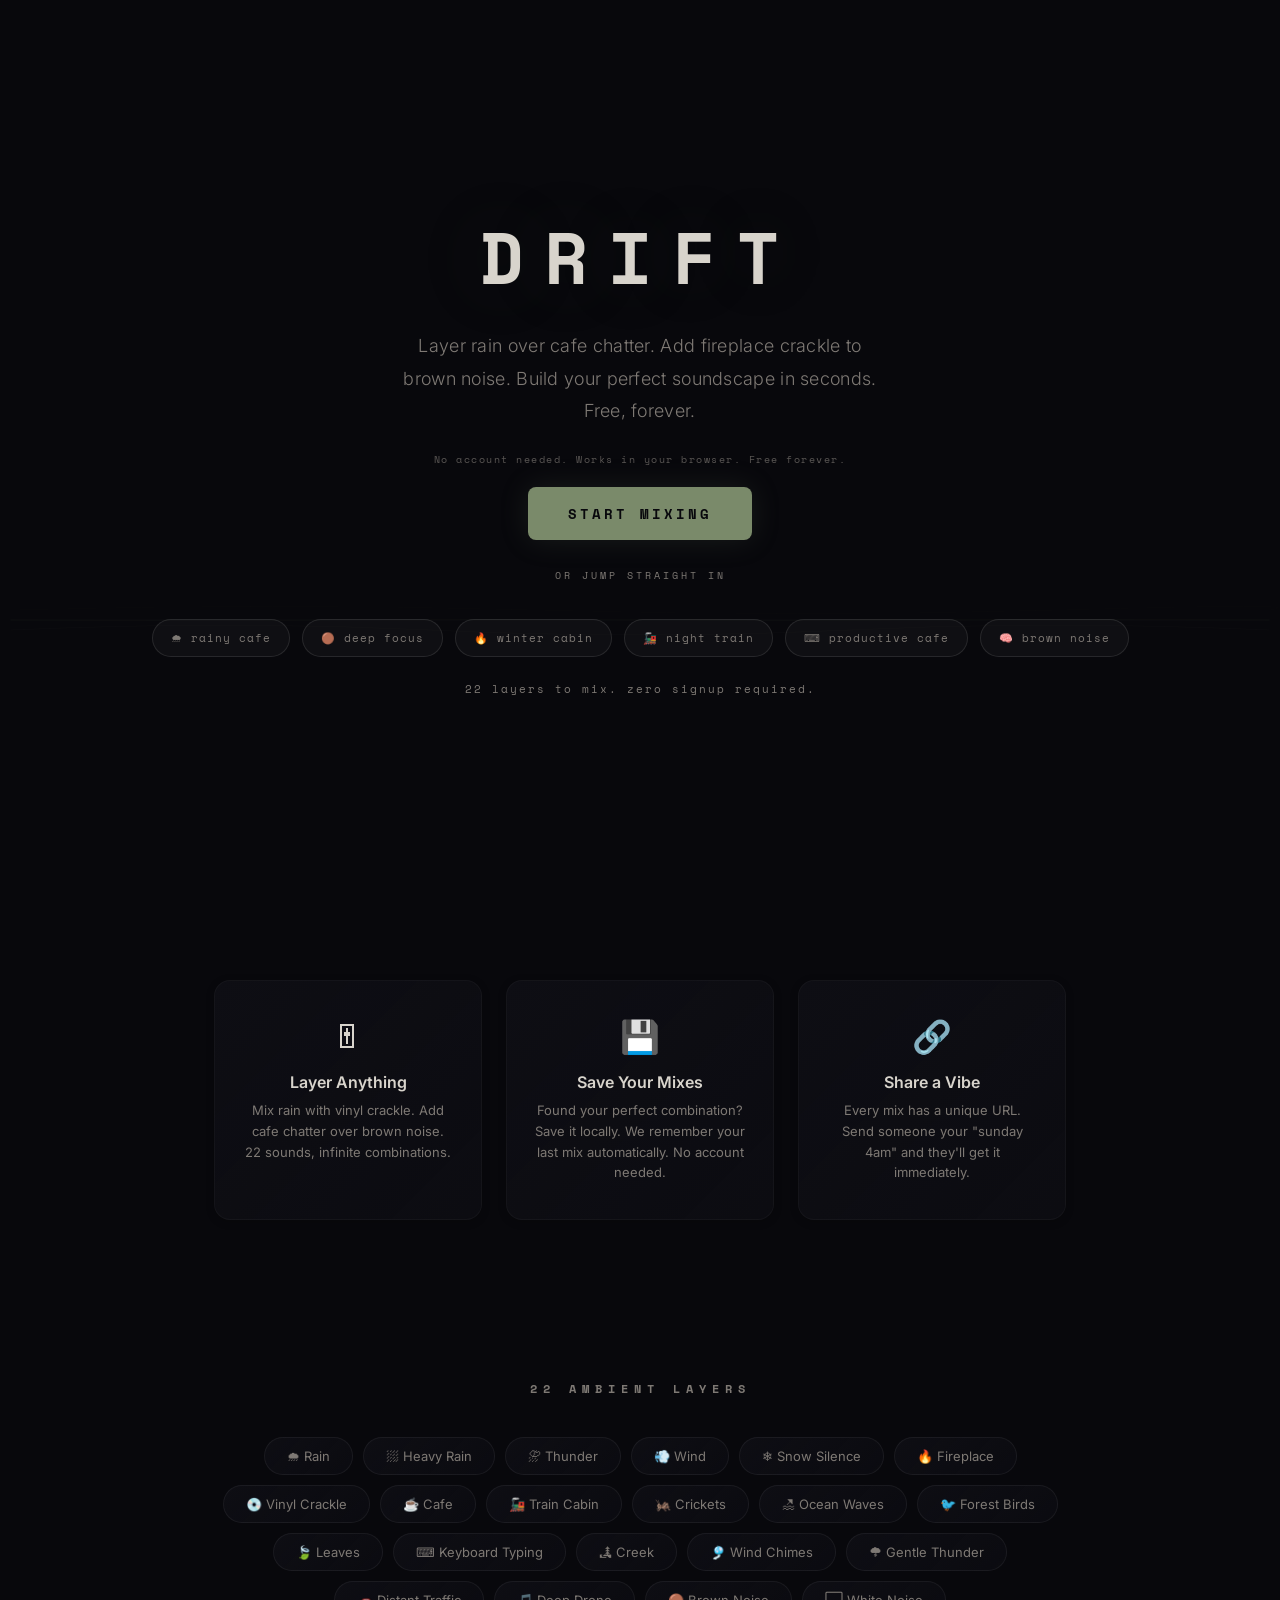
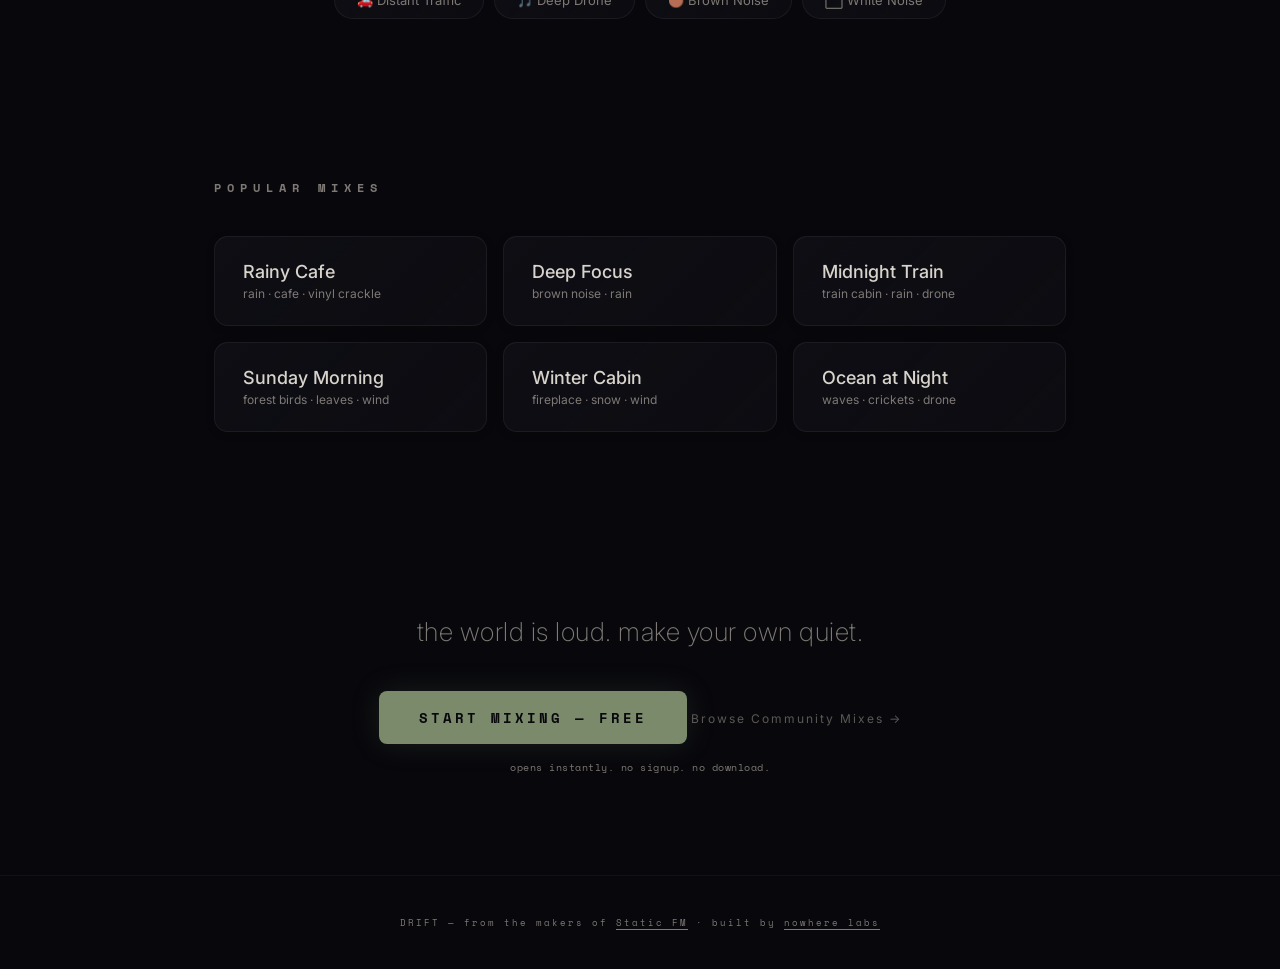
==== commit 52da4c6d: "fix: widen SVG viewBox to prevent path stroke overflow on mobile SVG path strokes at viewBox edges e" ====
--- a/index.html
+++ b/index.html
@@ -301,7 +301,7 @@
 </head>
 <body>
     <section class="hero">
-        <svg class="hero-wave" viewBox="0 0 1200 200" preserveAspectRatio="none">
+        <svg class="hero-wave" viewBox="-10 0 1220 200" preserveAspectRatio="none">
             <path d="M0,100 Q150,60 300,100 T600,100 T900,100 T1200,100" fill="none" stroke="rgba(122,138,106,0.06)" stroke-width="1.5">
                 <animate attributeName="d" dur="8s" repeatCount="indefinite" values="M0,100 Q150,60 300,100 T600,100 T900,100 T1200,100;M0,100 Q150,140 300,100 T600,100 T900,100 T1200,100;M0,100 Q150,60 300,100 T600,100 T900,100 T1200,100"/>
             </path>
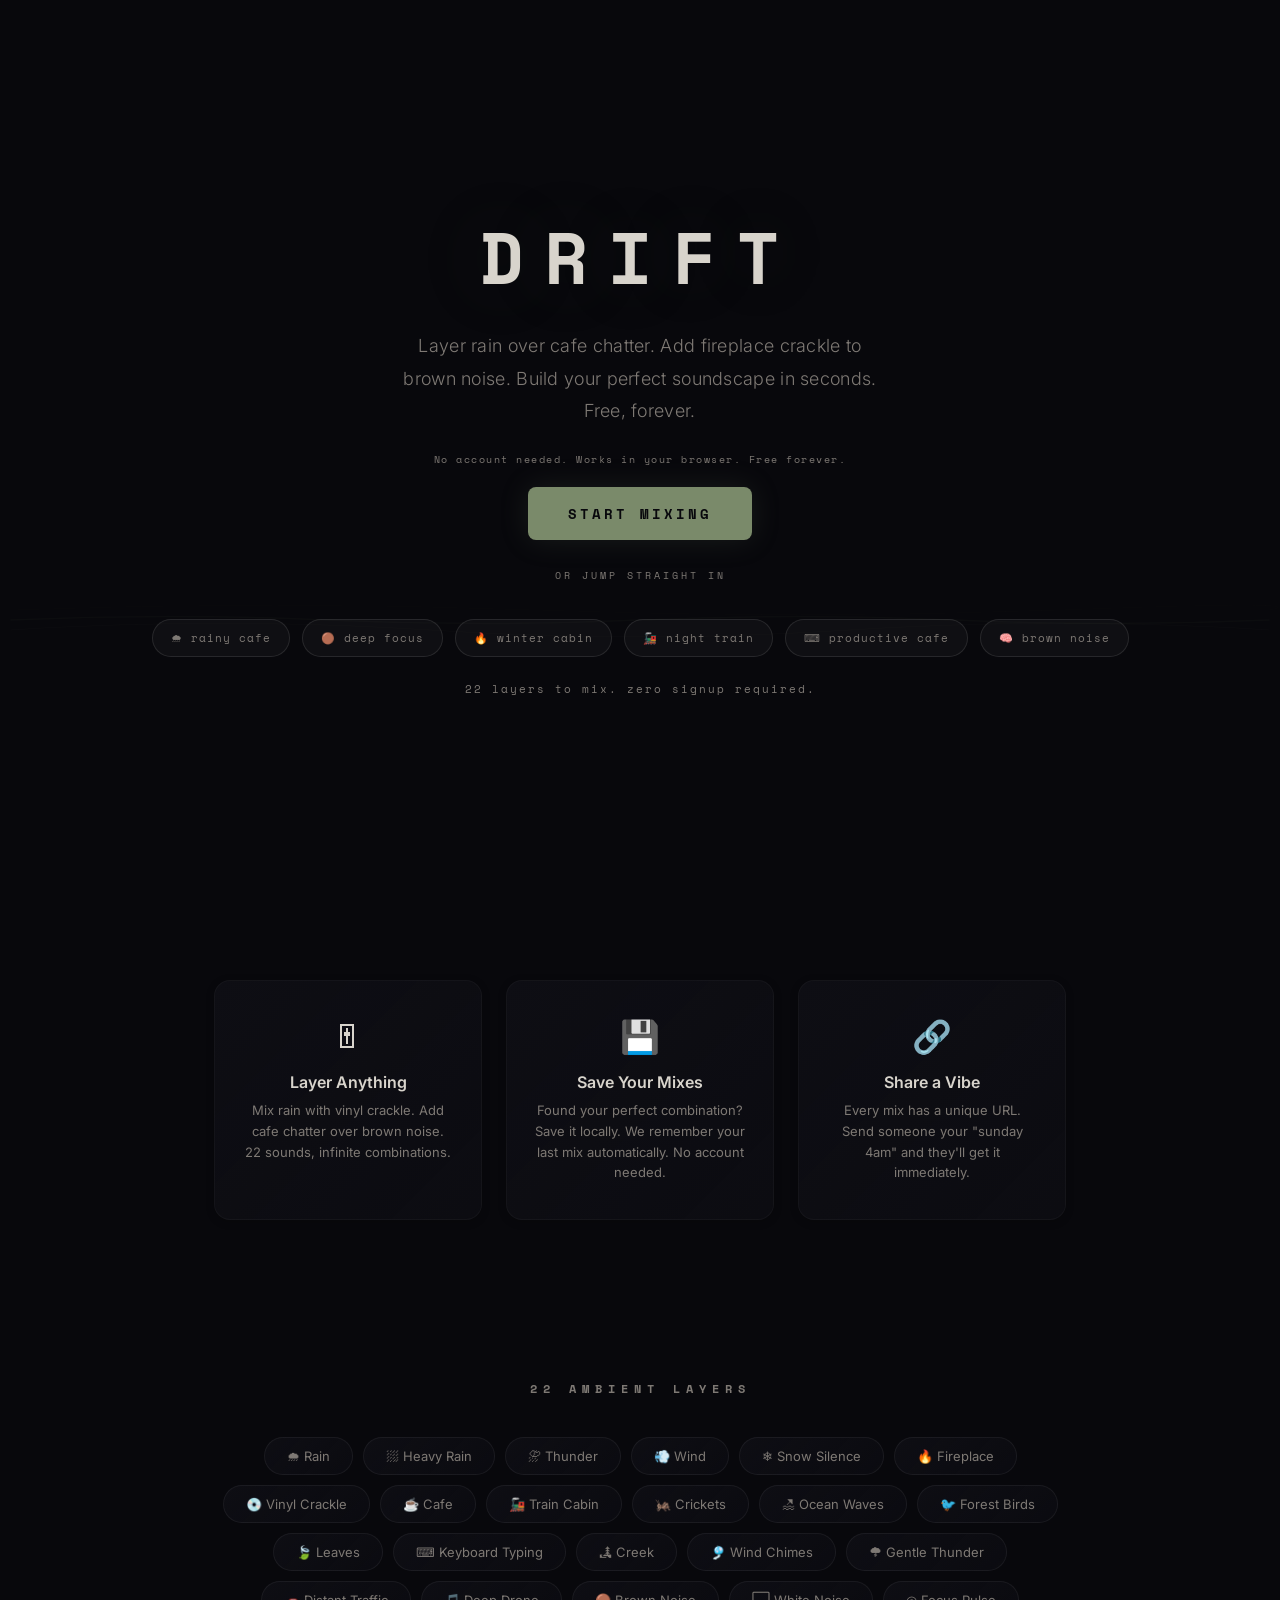
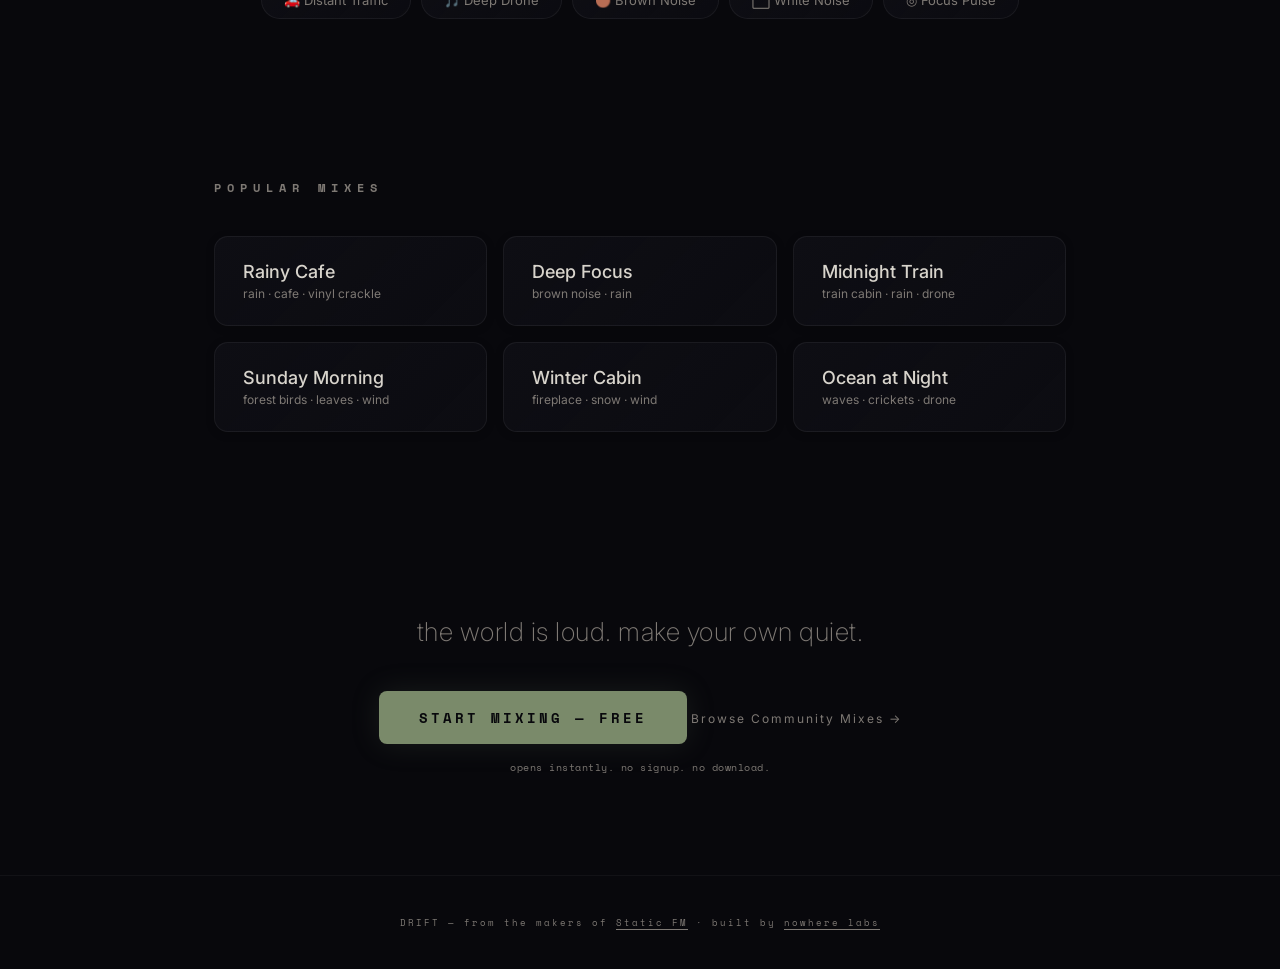
==== commit 4b55c103: "fix landing page: add missing 22nd layer tag + WCAG contrast fixes The sound library section claimed" ====
--- a/index.html
+++ b/index.html
@@ -131,7 +131,6 @@
             letter-spacing: 1.5px;
             color: var(--text-secondary);
             margin-bottom: 20px;
-            opacity: 0.7;
         }
         .quick-starts-label {
             font-family: 'Space Mono', monospace;
@@ -372,6 +371,7 @@
             <span class="sound-tag">🎵 Deep Drone</span>
             <span class="sound-tag">🟤 Brown Noise</span>
             <span class="sound-tag">⬜ White Noise</span>
+            <span class="sound-tag">◎ Focus Pulse</span>
         </div>
     </section>
 
@@ -408,7 +408,7 @@
     <section class="bottom-cta">
         <p>the world is loud. make your own quiet.</p>
         <a href="app.html" class="cta-btn" data-nwl-track="cta_click" data-nwl-label="start mixing bottom">Start Mixing — Free</a>
-        <a href="discover.html" class="cta-btn-secondary" data-nwl-track="cta_click" data-nwl-label="discover bottom" style="display:inline-block;margin-top:12px;color:var(--text-secondary);font-size:12px;letter-spacing:2px;text-decoration:none;opacity:0.7;transition:opacity 0.2s">Browse Community Mixes →</a>
+        <a href="discover.html" class="cta-btn-secondary" data-nwl-track="cta_click" data-nwl-label="discover bottom" style="display:inline-block;margin-top:12px;color:var(--text-secondary);font-size:12px;letter-spacing:2px;text-decoration:none;transition:opacity 0.2s">Browse Community Mixes →</a>
         <p class="bottom-trust">opens instantly. no signup. no download.</p>
     </section>
 
